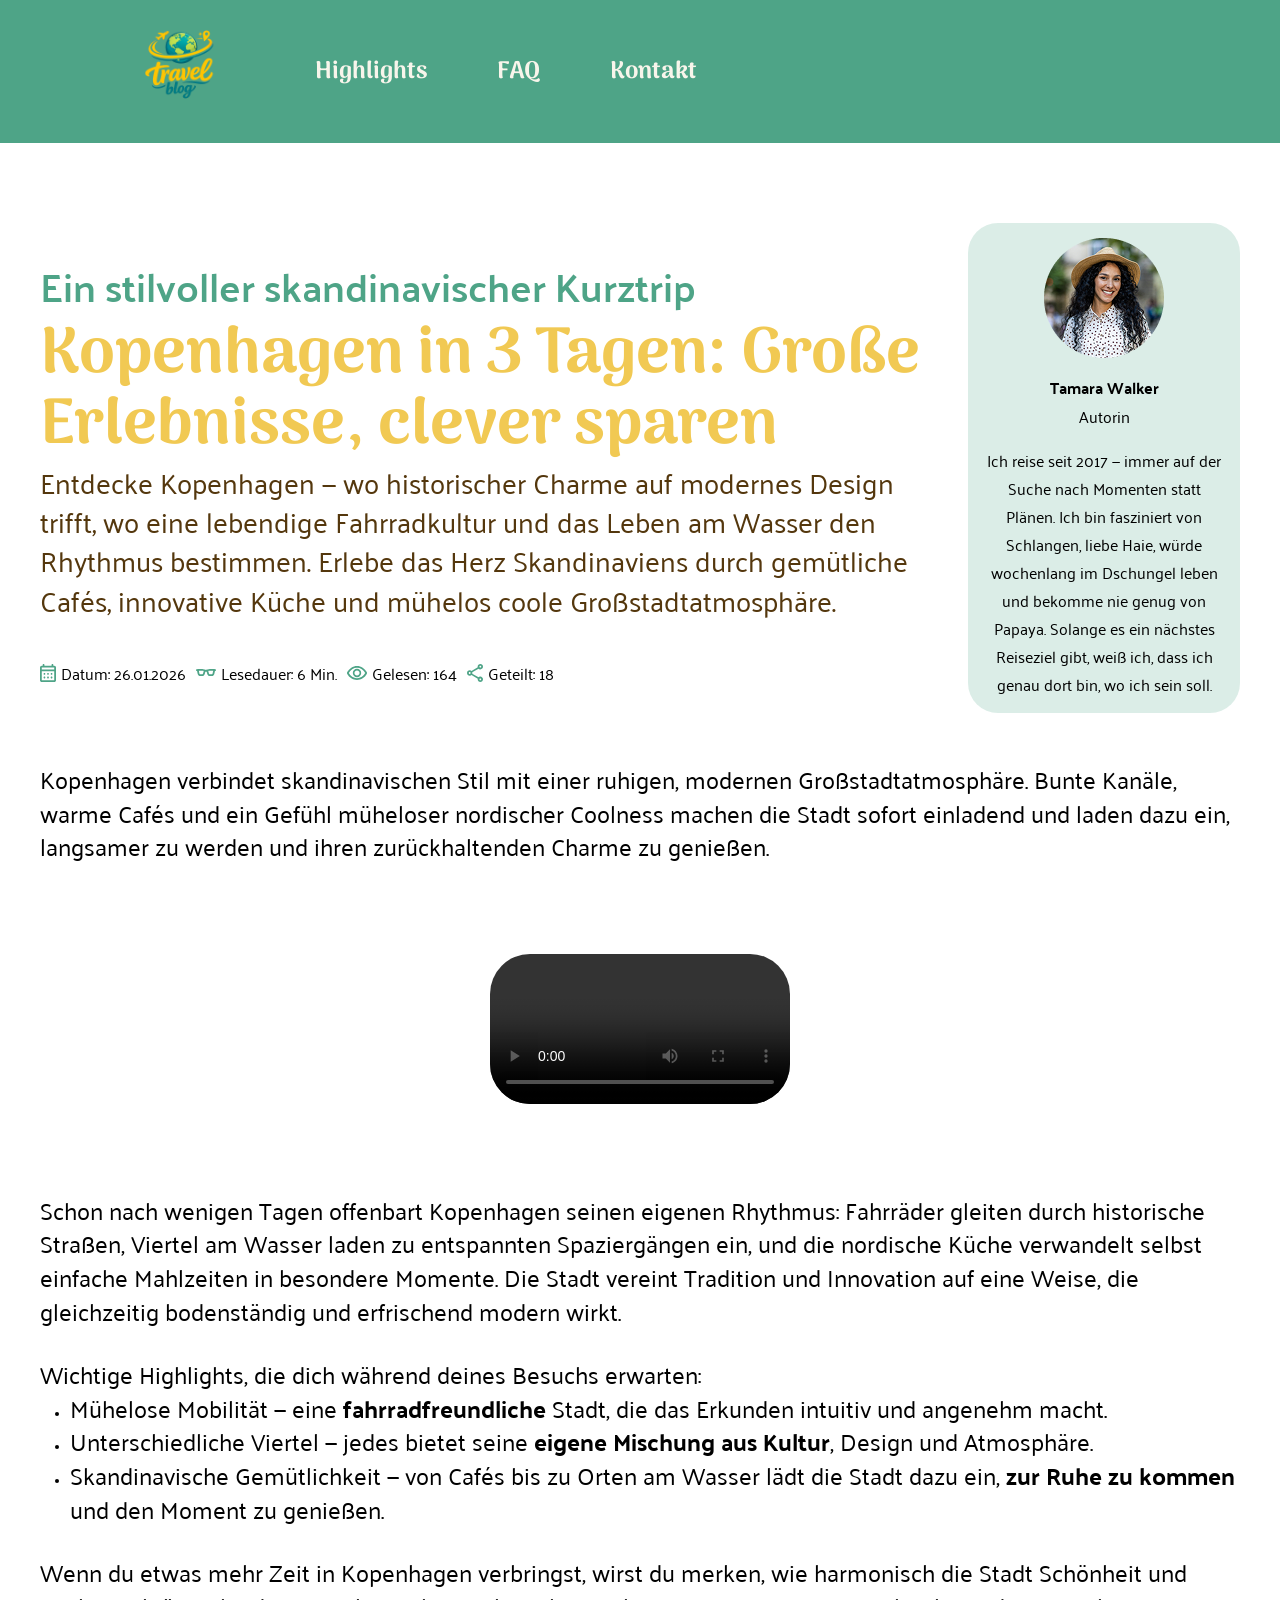
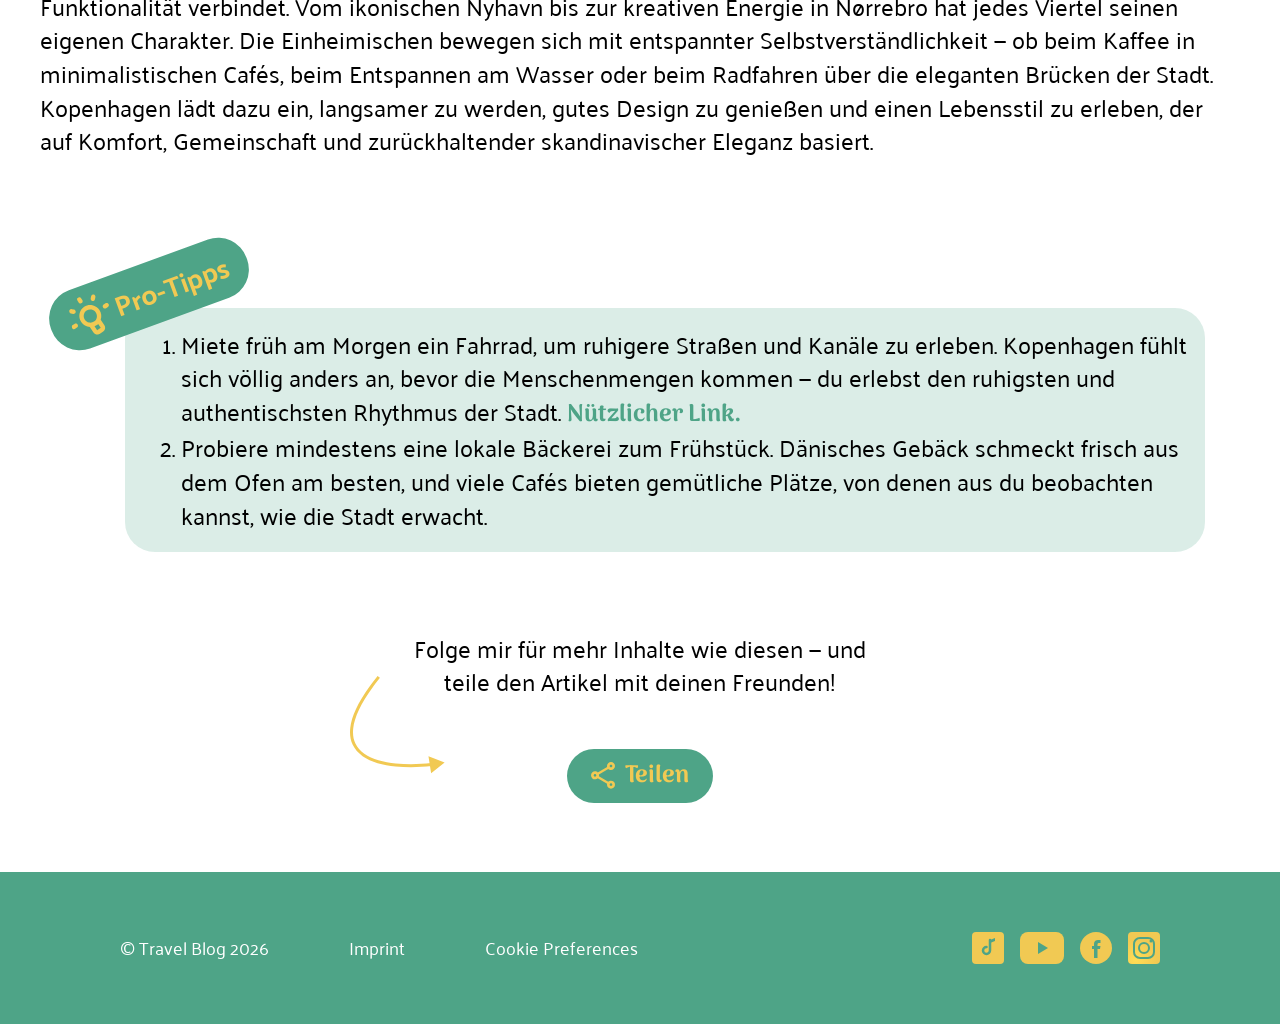
==== HTML/Cristian/index.html @ 3d323ac7 "Feature completed: the slider radio buttons are now added, and each slide includes a link to its cor" ====
<!DOCTYPE html>
<html lang="en">

<head>
    <meta charset="UTF-8">
    <meta name="viewport" content="width=device-width, initial-scale=1.0">
    <title>Reisemagazin — Kopenhagen in 3 Tagen</title>
    <link rel="icon" type="image/x-icon" href="../../Assets/Cristian/Icons/blog-logo.svg">
    <link rel="stylesheet" href="../../CSS/Cristian/style.css">
</head>

<body>

    <header class="haupt-header">
        <a href="../index.html">
            <img src="../../Assets/Cristian/Icons/blog-logo.svg" alt="Travel Blog Icon">
        </a>
        <nav>
            <ul>
                <li>
                    <a class="highlights-a" href="#highlights">Highlights
                        <img class="highlights-img" src="../../Assets/Cristian/Icons/highlights-underline.svg" alt="Underline">
                    </a>
                </li>
                <li>
                    <a class="faq-a" href="#faq">FAQ
                        <img class="faq-img" src="../../Assets/Cristian/Icons/faq-underline.svg" alt="Underline">
                    </a>
                </li>
                <li>
                    <a class="contact-a" href="#contact">Kontakt
                        <img class="contact-img" src="../../Assets/Cristian/Icons/contact-underline.svg" alt="Underline">
                    </a>
                </li>
            </ul>
        </nav>
    </header>

    <main>
        <div class="intro-container">
            <div class="intro-article">
                <h2>Ein stilvoller skandinavischer Kurztrip</h2>
                <h1>Kopenhagen in 3 Tagen: Große Erlebnisse, clever sparen</h1>
                <p>
                    Entdecke Kopenhagen — wo historischer Charme auf modernes Design trifft, wo eine lebendige Fahrradkultur
                    und das Leben am Wasser den Rhythmus bestimmen. Erlebe das Herz Skandinaviens durch gemütliche Cafés,
                    innovative Küche und mühelos coole Großstadtatmosphäre.
                </p>
                <div class="meta-info">
                    <div class="date">
                        <img src="../../Assets/Cristian/Icons/calendar-icon.svg" alt="calendar-icon">
                        <p>Datum: 26.01.2026</p>
                    </div>
                    <div class="time">
                        <img src="../../Assets/Cristian/Icons/eyeglasses-icon.svg" alt="eyeglasses-icon">
                        <p>Lesedauer: 6 Min.</p>
                    </div>
                    <div class="read">
                        <img src="../../Assets/Cristian/Icons/visibility-icon.svg" alt="visibility-icon">
                        <p>Gelesen: 164</p>
                    </div>
                    <div class="shared">
                        <img src="../../Assets/Cristian/Icons/share-icon-green.svg" alt="share-icon-green">
                        <p>Geteilt: 18</p>
                    </div>
                </div>
            </div>

            <aside class="about-me">
                <img src="../../Assets/Cristian/Images/author-img.png" alt="author-image">
                <h3>Tamara Walker <br><span class="role">Autorin</span></h3>
                <p>Ich reise seit 2017 — immer auf der Suche nach Momenten statt Plänen. Ich bin fasziniert von Schlangen,
                    liebe Haie, würde wochenlang im Dschungel leben und bekomme nie genug von Papaya. Solange es ein nächstes
                    Reiseziel gibt, weiß ich, dass ich genau dort bin, wo ich sein soll.</p>
            </aside>
        </div>

        <article>

            <p>Kopenhagen verbindet skandinavischen Stil mit einer ruhigen, modernen Großstadtatmosphäre. Bunte Kanäle,
                warme Cafés und ein Gefühl müheloser nordischer Coolness machen die Stadt sofort einladend und laden dazu ein,
                langsamer zu werden und ihren zurückhaltenden Charme zu genießen.</p>

            <figure>
                <video src="../../Assets/Cristian/Video/copenhagen-video.mp4" controls></video>
            </figure>

            <p>Schon nach wenigen Tagen offenbart Kopenhagen seinen eigenen Rhythmus: Fahrräder gleiten durch historische
                Straßen, Viertel am Wasser laden zu entspannten Spaziergängen ein, und die nordische Küche verwandelt selbst
                einfache Mahlzeiten in besondere Momente. Die Stadt vereint Tradition und Innovation auf eine Weise, die
                gleichzeitig bodenständig und erfrischend modern wirkt.</p>

            <section class="highlights" id="highlights">
                <p>Wichtige Highlights, die dich während deines Besuchs erwarten:</p>
                <ul>
                    <li>Mühelose Mobilität — eine <strong>fahrradfreundliche</strong> Stadt, die das Erkunden intuitiv und angenehm macht.</li>
                    <li>Unterschiedliche Viertel — jedes bietet seine <strong>eigene Mischung aus Kultur</strong>, Design und Atmosphäre.</li>
                    <li>Skandinavische Gemütlichkeit — von Cafés bis zu Orten am Wasser lädt die Stadt dazu ein, <strong>zur Ruhe zu kommen</strong> und den Moment zu genießen.</li>
                </ul>
            </section>

            <p>Wenn du etwas mehr Zeit in Kopenhagen verbringst, wirst du merken, wie harmonisch die Stadt Schönheit und
                Funktionalität verbindet. Vom ikonischen Nyhavn bis zur kreativen Energie in Nørrebro hat jedes Viertel seinen
                eigenen Charakter. Die Einheimischen bewegen sich mit entspannter Selbstverständlichkeit — ob beim Kaffee in
                minimalistischen Cafés, beim Entspannen am Wasser oder beim Radfahren über die eleganten Brücken der Stadt.
                Kopenhagen lädt dazu ein, langsamer zu werden, gutes Design zu genießen und einen Lebensstil zu erleben, der
                auf Komfort, Gemeinschaft und zurückhaltender skandinavischer Eleganz basiert.</p>

            <section class="tipps" id="faq">
                <div class="title-tipps">
                    <img src="../../Assets/Cristian/Icons/gluehbirne-icon.svg" alt="gluehbirne-icon">
                    <h3>Pro-Tipps</h3>
                </div>
                <ol>
                    <li>Miete früh am Morgen ein Fahrrad, um ruhigere Straßen und Kanäle zu erleben. Kopenhagen fühlt sich
                        völlig anders an, bevor die Menschenmengen kommen — du erlebst den ruhigsten und authentischsten
                        Rhythmus der Stadt.
                        <a class="useful-link" href="https://www.donkey.bike/cities/copenhagen" target="_blank">Nützlicher Link.</a>
                    </li>
                    <li>Probiere mindestens eine lokale Bäckerei zum Frühstück. Dänisches Gebäck schmeckt frisch aus dem
                        Ofen am besten, und viele Cafés bieten gemütliche Plätze, von denen aus du beobachten kannst, wie die
                        Stadt erwacht.</li>
                </ol>
            </section>

        </article>

        <aside class="share" id="contact">
            <p>Folge mir für mehr Inhalte wie diesen — und teile den Artikel mit deinen Freunden!
                <img class="share-pfeil-icon" src="../../Assets/Cristian/Icons/share-pfeil-icon.svg" alt="share-pfeil-icon">
            </p>
            <div class="share-link-container">
                <img src="../../Assets/Cristian/Icons/share-icon.svg" alt="share-icon">
                <a href="https://web.whatsapp.com/" target="_blank">Teilen</a>
            </div>
        </aside>
    </main>

    <footer class="footer">
            <div class="footer-left">
                <span class="footer-copy">© Travel Blog 2026</span>
            </div>
            <div class="footer-links">
                <a href="../impressum.html">Imprint</a>
                <a href="#">Cookie Preferences</a>
            </div>
            <div class="socials">
                <a href="https://www.tiktok.com/" class="social" aria-label="TikTok">
                    <svg width="32" height="32" viewBox="0 0 32 32" fill="none">
                        <rect width="32" height="32" rx="4" fill="#F1C953" />
                        <path d="M18 8v10.5a3.5 3.5 0 1 1-3.5-3.5" stroke="#4EA487" stroke-width="2.5"
                            stroke-linecap="round" fill="none" />
                        <path d="M18 8l5-2v3l-5 2" fill="#4EA487" />
                    </svg>
                </a>
                <a href="https://www.youtube.com/" class="social" aria-label="YouTube">
                    <svg width="44" height="32" viewBox="0 0 44 32" fill="none">
                        <rect width="44" height="32" rx="8" fill="#F1C953" />
                        <path d="M18 10l10 6-10 6V10z" fill="#4EA487" />
                    </svg>
                </a>
                <a href="https://www.facebook.com/login/?next=https%3A%2F%2Fwww.facebook.com%2F%3Flocale%3Dde_DE" class="social" aria-label="Facebook">
                    <svg width="32" height="32" viewBox="0 0 32 32" fill="none">
                        <circle cx="16" cy="16" r="16" fill="#F1C953" />
                        <path
                            d="M17.5 26V17h2.5l.5-3h-3v-1.5c0-1 .5-1.5 1.5-1.5h1.5V8h-2.5c-2.5 0-4 1.5-4 4V14h-2v3h2v9h3z"
                            fill="#4EA487" />
                    </svg>
                </a>
                <a href="https://www.instagram.com/" class="social" aria-label="Instagram">
                    <svg width="32" height="32" viewBox="0 0 32 32" fill="none">
                        <rect width="32" height="32" rx="4" fill="url(#ig-grad)" />
                        <rect x="6" y="6" width="20" height="20" rx="6" stroke="#4EA487" stroke-width="2" fill="none" />
                        <circle cx="16" cy="16" r="5" stroke="#4EA487" stroke-width="2" fill="none" />
                        <circle cx="23" cy="9" r="1.5" fill="#4EA487" />
                        <defs>
                            <radialGradient id="ig-grad" cx="0" cy="0" r="1" gradientUnits="userSpaceOnUse"
                                gradientTransform="translate(8 28) rotate(-60) scale(28)">
                                <stop stop-color="#FFDD55" />
                                <stop offset="0.75" stop-color="#F1C953" />
                            </radialGradient>
                        </defs>
                    </svg>
                </a>
            </div>
        </footer>

</body>

</html>
---- CSS/Cristian/style.css ----
/* DA | Umschulung zum Fachinformatiker AE | Projekt Travel-Blog
style.css
zentrales Stylesheet zum Importieren der Module
wird in den HTML-Datei per <link> eingebunden */

@import "./basis.css";
@import "./header.css";
@import "./main.css";
@import "./footer.css";
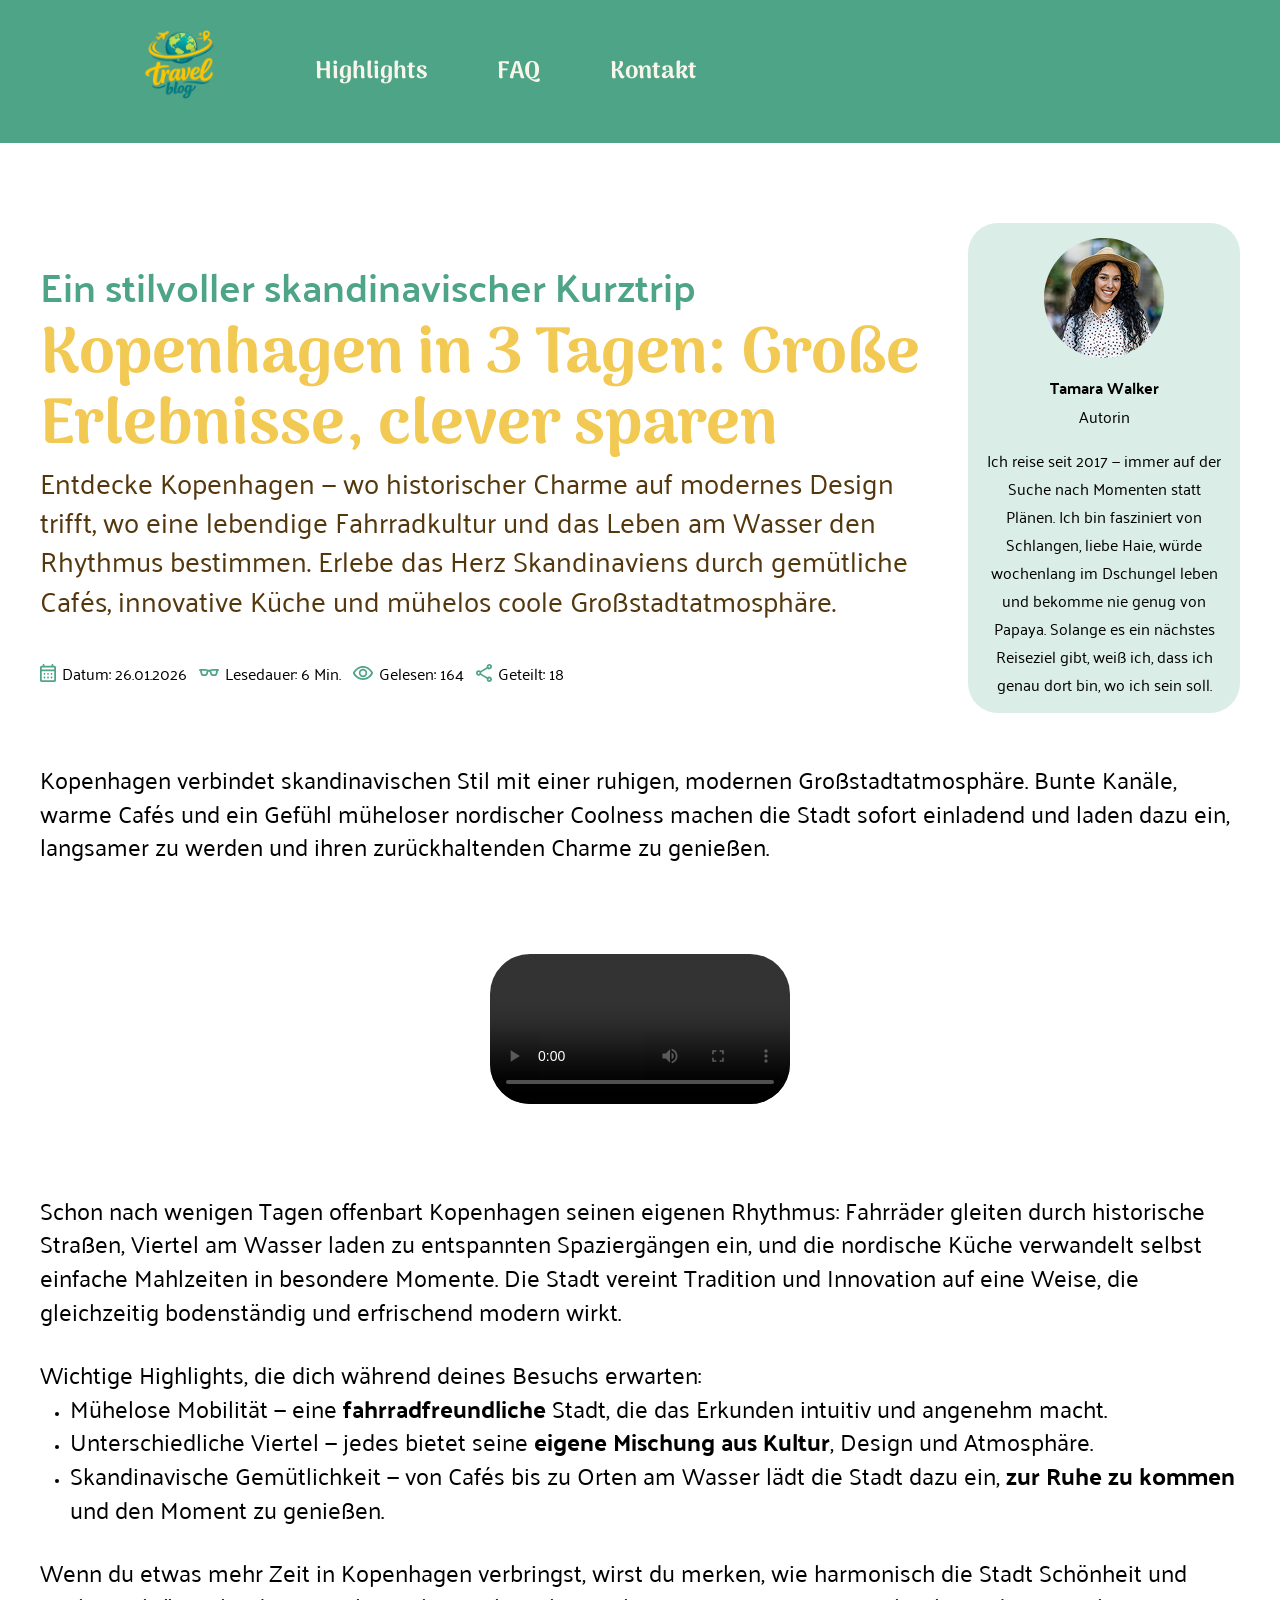
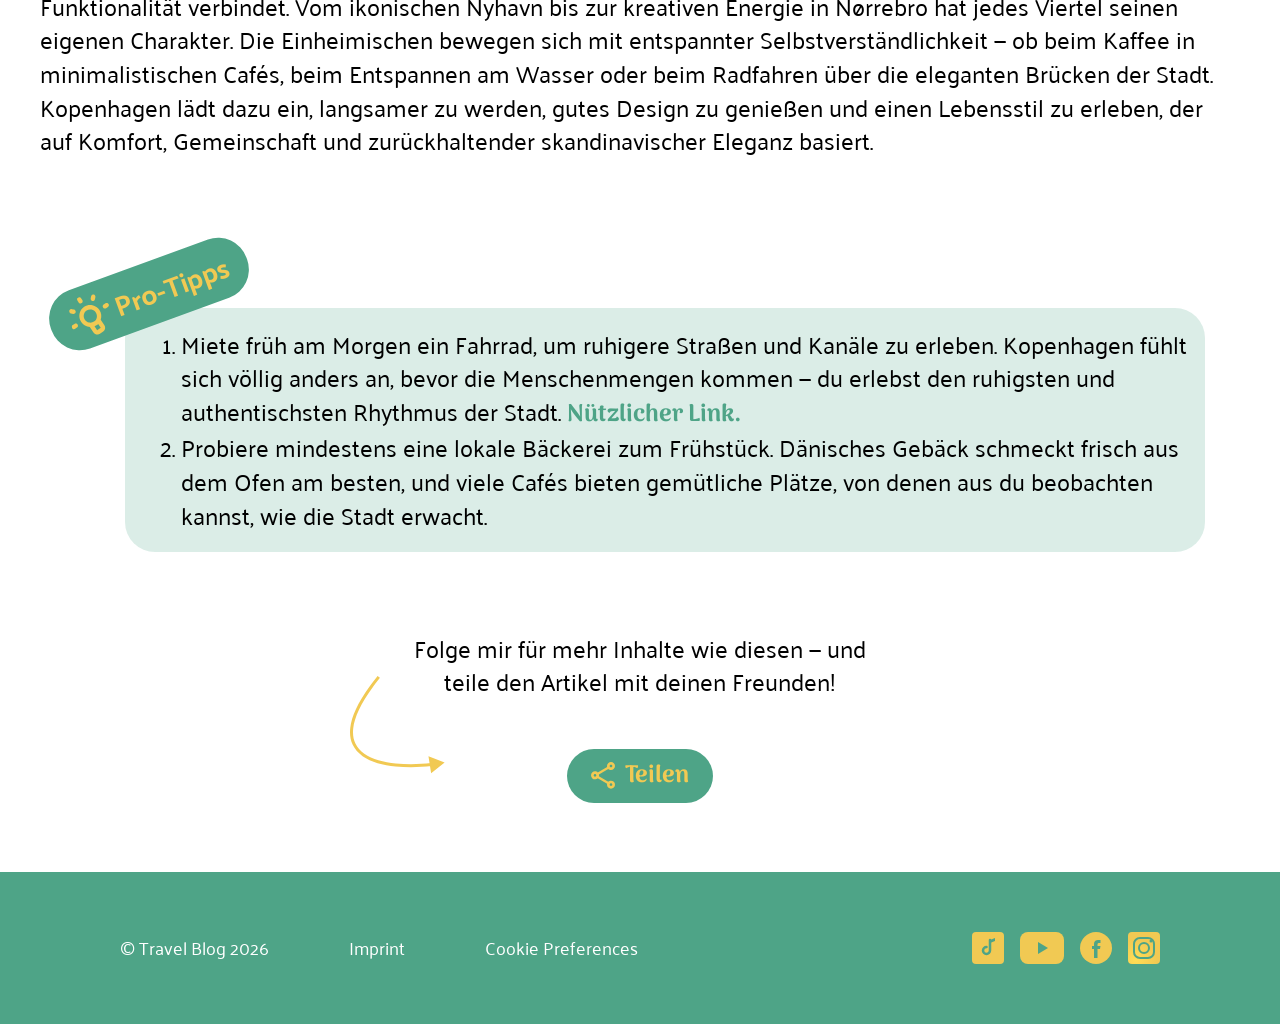
==== commit ea487876: "added: responsive for ALL pages with previous defined values, tested and fixed several bugs in the p" ====
--- a/HTML/Cristian/index.html
+++ b/HTML/Cristian/index.html
@@ -7,6 +7,7 @@
     <title>Reisemagazin — Kopenhagen in 3 Tagen</title>
     <link rel="icon" type="image/x-icon" href="../../Assets/Cristian/Icons/blog-logo.svg">
     <link rel="stylesheet" href="../../CSS/Cristian/style.css">
+    <link rel="stylesheet" href="../../CSS/Cristian/responsive.css">
 </head>
 
 <body>
@@ -18,17 +19,17 @@
         <nav>
             <ul>
                 <li>
-                    <a class="highlights-a" href="#highlights">Highlights
+                    <a class="highlights-a" href="../index.html#highlights">Highlights
                         <img class="highlights-img" src="../../Assets/Cristian/Icons/highlights-underline.svg" alt="Underline">
                     </a>
                 </li>
                 <li>
-                    <a class="faq-a" href="#faq">FAQ
+                    <a class="faq-a" href="../index.html#faq">FAQ
                         <img class="faq-img" src="../../Assets/Cristian/Icons/faq-underline.svg" alt="Underline">
                     </a>
                 </li>
                 <li>
-                    <a class="contact-a" href="#contact">Kontakt
+                    <a class="contact-a" href="../index.html#contact">Kontakt
                         <img class="contact-img" src="../../Assets/Cristian/Icons/contact-underline.svg" alt="Underline">
                     </a>
                 </li>
@@ -127,14 +128,42 @@
 
         <aside class="share" id="contact">
             <p>Folge mir für mehr Inhalte wie diesen — und teile den Artikel mit deinen Freunden!
-                <img class="share-pfeil-icon" src="../../Assets/Cristian/Icons/share-pfeil-icon.svg" alt="share-pfeil-icon">
+                <svg class="share-pfeil-icon-mobile" width="32" height="53" viewBox="0 0 32 53" fill="none" xmlns="http://www.w3.org/2000/svg">
+                <path d="M27.9586 0.432057L29.3951 5.26789e-05L30.2591 2.87294L28.8226 3.30495L28.3906 1.8685L27.9586 0.432057ZM31.5788 52.1134L14.2643 52.5724L22.5241 37.3482L31.5788 52.1134ZM28.3906 1.8685L28.8226 3.30495C18.1426 6.51689 11.4221 10.1099 7.52692 13.7455C3.69462 17.3224 2.62369 20.9013 3.11048 24.3353C3.61354 27.884 5.81622 31.5306 9.06148 35.0371C12.2872 38.5224 16.4195 41.7361 20.5331 44.4198L19.7135 45.6761L18.894 46.9324C14.6544 44.1666 10.3074 40.7999 6.85975 37.0748C3.43164 33.3708 0.766824 29.177 0.140177 24.7563C-0.502736 20.221 1.03443 15.7016 5.47993 11.5524C9.86253 7.46184 17.0895 3.70088 27.9586 0.432057L28.3906 1.8685Z" fill="#F1C953"/>
+                </svg>
+                <svg class="share-pfeil-icon" width="95" height="98" viewBox="0 0 95 98" fill="none" xmlns="http://www.w3.org/2000/svg">
+                <path d="M26.6357 1.17327L27.5701 -0.000130468L29.917 1.8687L28.9825 3.0421L27.8091 2.10769L26.6357 1.17327ZM94.614 86.5125L81.1211 97.3726L78.4625 80.2573L94.614 86.5125ZM27.8091 2.10769L28.9825 3.0421C12.1566 24.1715 4.6339 40.2032 3.24188 52.2357C2.5493 58.2222 3.37577 63.1998 5.31038 67.3474C7.2469 71.4991 10.335 74.907 14.2979 77.6853C22.2639 83.2702 33.6628 86.2374 45.8259 87.4883C57.9539 88.7355 70.6632 88.2591 81.101 87.095L81.2672 88.5858L81.4335 90.0765C70.8421 91.2578 57.9114 91.7469 45.519 90.4725C33.1617 89.2017 21.1601 86.1602 12.5757 80.1418C8.26334 77.1185 4.78885 73.3262 2.5916 68.6156C0.392445 63.9009 -0.485975 58.3542 0.261755 51.8909C1.75033 39.0239 9.68901 22.4543 26.6357 1.17327L27.8091 2.10769Z" fill="#F1C953"/>
+                </svg>
             </p>
-            <div class="share-link-container">
-                <img src="../../Assets/Cristian/Icons/share-icon.svg" alt="share-icon">
-                <a href="https://web.whatsapp.com/" target="_blank">Teilen</a>
+            <div class="share-links-wrapper">
+                <div class="share-link-container">
+                    <img class="hover-share-icon-one" src="../../Assets/Cristian/Icons/share-icon.svg" alt="share-icon">
+                    <a href="https://web.whatsapp.com/" target="_blank">Teilen</a>
+                               
+                </div>
+                <img class="hover-share-icon-two" src="../../Assets/Cristian/Icons/share-icon-green.svg" alt="share-icon">
+                <div class="hover-links">
+                    <a href="https://www.linkedin.com/feed/">LinkedIn</a>
+                    <a href="https://web.whatsapp.com/">WhatsApp</a>
+                </div>
             </div>
         </aside>
     </main>
+
+    <nav class="footer-nav">
+        <a href="../index.html" class="footer-nav-link" aria-label="Home">
+            <svg width="28" height="28" viewBox="0 0 24 24" fill="none" stroke="#4EA487" stroke-width="2" stroke-linecap="round" stroke-linejoin="round"><path d="M3 9l9-7 9 7v11a2 2 0 0 1-2 2H5a2 2 0 0 1-2-2z"/><polyline points="9 22 9 12 15 12 15 22"/></svg>
+        </a>
+        <a href="../index.html#highlights" class="footer-nav-link" aria-label="Highlights">
+            <svg width="28" height="28" viewBox="0 0 24 24" fill="none" stroke="#4EA487" stroke-width="2" stroke-linecap="round" stroke-linejoin="round"><path d="M4.5 16.5c-1.5 1.26-2 5-2 5s3.74-.5 5-2c.71-.84.7-2.13-.09-2.91a2.18 2.18 0 0 0-2.91-.09z"/><path d="m12 15-3-3a22 22 0 0 1 2-3.95A12.88 12.88 0 0 1 22 2c0 2.72-.78 7.5-6 11a22.35 22.35 0 0 1-4 2z"/><path d="M9 12H4s.55-3.03 2-4c1.62-1.08 5 0 5 0"/><path d="M12 15v5s3.03-.55 4-2c1.08-1.62 0-5 0-5"/></svg>
+        </a>
+        <a href="../index.html#faq" class="footer-nav-link" aria-label="FAQ">
+            <svg width="28" height="28" viewBox="0 0 24 24" fill="none" stroke="#4EA487" stroke-width="2" stroke-linecap="round" stroke-linejoin="round"><circle cx="12" cy="12" r="10"/><path d="M9.09 9a3 3 0 0 1 5.83 1c0 2-3 3-3 3"/><line x1="12" y1="17" x2="12.01" y2="17"/></svg>
+        </a>
+        <a href="../index.html#contact" class="footer-nav-link" aria-label="Contact">
+            <svg width="28" height="28" viewBox="0 0 24 24" fill="none" stroke="#4EA487" stroke-width="2" stroke-linecap="round" stroke-linejoin="round"><path d="M20 21v-2a4 4 0 0 0-4-4H8a4 4 0 0 0-4 4v2"/><circle cx="12" cy="7" r="4"/></svg>
+        </a>
+    </nav>
 
     <footer class="footer">
             <div class="footer-left">
--- a/CSS/Cristian/style.css
+++ b/CSS/Cristian/style.css
@@ -7,3 +7,4 @@
 @import "./header.css";
 @import "./main.css";
 @import "./footer.css";
+@import "./responsive.css";
--- a/CSS/Cristian/responsive.css
+++ b/CSS/Cristian/responsive.css
@@ -0,0 +1,850 @@
+/* DA | Umschulung zum Fachinformatiker AE | Projekt Sakura
+   responsive.css — Zentrale Media Queries für ALLE Seiten
+   Breakpoints:
+     ≥ 1440px   — Large desktop
+     1280–1439  — Laptop / Desktop
+     768–1279   — Tablet landscape / kleiner Laptop
+     480–767    — Tablet portrait / großes Smartphone
+     320–479    — Kleines Smartphone
+   ============================================= */
+
+
+/* =============================================
+   SHARE-BUTTON: Pfeil-Icon Sichtbarkeit
+   (Cristian — gilt für alle Blog-Seiten)
+   ============================================= */
+
+/* Desktop & Tablet: mobile Pfeil versteckt */
+@media screen and (min-width: 768px) {
+    .share-pfeil-icon-mobile {
+        display: none;
+    }
+}
+
+/* Meta-Info (Cristian & Sebastian) */
+.meta-info {
+    display: flex;
+    flex-wrap: wrap;
+    gap: 12px;
+}
+.meta-info > div {
+    display: flex;
+    align-items: center;
+    gap: 6px;
+    white-space: nowrap;
+}
+.meta-info > div img {
+    display: block;
+    flex-shrink: 0;
+}
+
+/* Mobile bottom nav — hidden on desktop */
+.footer-nav {
+    display: none;
+}
+
+/* Unter 768px: Desktop-Pfeil weg, Mobile-Pfeil rein */
+@media screen and (max-width: 767px) {
+    .share-pfeil-icon {
+        display: none;
+    }
+    .share-pfeil-icon-mobile {
+        display: flex;
+        position: absolute;
+        left: 5px;
+        top: 60px;
+    }
+    .share {
+        width: 100%;
+        height: 100%;
+        gap: 48px;
+        padding-left: 15px;
+        padding-right: 15px;
+    }
+    .share p {
+        font-size: 18px;
+        font-family: 'Arima', cursive;
+    }
+
+    /* Sticky yellow bottom nav */
+    .footer-nav {
+        display: flex;
+        justify-content: space-around;
+        align-items: center;
+        background: #F1C953;
+        padding: 12px 16px;
+        position: sticky;
+        bottom: 0;
+    }
+    .footer-nav-link {
+        display: flex;
+        align-items: center;
+        justify-content: center;
+        padding: 8px;
+    }
+}
+
+
+/* =============================================
+   TABLET LANDSCAPE / KLEINER LAPTOP — 768px–1279px
+   ============================================= */
+@media screen and (min-width: 768px) and (max-width: 1279px) {
+
+    /* --- Header (alle Seiten) --- */
+    .haupt-header {
+        padding: 30px 40px;
+        gap: 40px;
+    }
+    .haupt-header nav ul {
+        gap: 40px;
+    }
+    .haupt-header nav a {
+        font-size: 20px;
+    }
+    .haupt-header img {
+        height: 60px;
+        width: 60px;
+    }
+
+    /* --- INDEX: Hero --- */
+    .hero {
+        height: 460px;
+    }
+    .text-side {
+        padding: 48px 40px;
+    }
+    .title {
+        font-size: 38px;
+    }
+    .subtitle {
+        font-size: 15px;
+    }
+    .badge {
+        width: 130px;
+        height: 130px;
+    }
+
+    /* --- INDEX: Highlights --- */
+    .highlights {
+        padding-left: 40px;
+        padding-right: 40px;
+        gap: 60px;
+    }
+    .highlight-showcase {
+        width: 100%;
+        height: 400px;
+    }
+    .slide-text {
+        width: 90%;
+        height: auto;
+        padding: 12px 20px;
+    }
+    .slide h3 {
+        font-size: 32px;
+    }
+    .slide p {
+        font-size: 20px;
+    }
+
+    /* --- INDEX: FAQ & Kontakt --- */
+    .faq,
+    .contact {
+        padding-left: 40px;
+        padding-right: 40px;
+    }
+    .form-row {
+        gap: 24px;
+    }
+    .form-field {
+        width: 100%;
+        max-width: 480px;
+    }
+
+    /* --- BLOG-SEITEN (Cristian / Sebastian): Intro --- */
+    main {
+        margin: 60px auto;
+        padding: 0 40px;
+        max-width: 100%;
+    }
+    .intro-container {
+        gap: 20px;
+    }
+    .intro-article > h1 {
+        font-size: 52px;
+    }
+    .intro-article > h2 {
+        font-size: 32px;
+    }
+    .intro-article > p {
+        font-size: 22px;
+    }
+
+    /* --- BLOG-SEITEN: Article body --- */
+    article p,
+    .highlights,
+    .tipps,
+    .share {
+        font-size: 20px;
+    }
+    .tipps h3 {
+        font-size: 24px;
+    }
+
+    /* --- Sebastian: Cards --- */
+    .cards-wrapper {
+        gap: 24px;
+    }
+    .card {
+        width: 45%;
+    }
+    .diagramm {
+        width: 90%;
+    }
+
+    /* --- BLOG-SEITEN: Tipps-Badge Positionierung --- */
+    .tipps {
+        margin: 0 20px 60px 60px;
+    }
+
+    /* --- IMPRESSUM --- */
+    .impressum {
+        margin: 60px auto;
+        padding: 0 40px;
+    }
+
+    /* --- Footer (alle Seiten) --- */
+    .footer {
+        padding: 40px 60px;
+        gap: 40px;
+    }
+    .footer-links {
+        gap: 40px;
+    }
+}
+
+
+/* =============================================
+   TABLET PORTRAIT / GROSSES SMARTPHONE — 480px–767px
+   ============================================= */
+@media screen and (max-width: 767px) {
+
+    /* --- Header (alle Seiten): Logo zentriert, Nav aus --- */
+    .haupt-header {
+        justify-content: center;
+        padding: 20px 24px;
+        gap: 0;
+    }
+    .haupt-header nav {
+        display: none;
+    }
+    .haupt-header img {
+        height: 56px;
+        width: 56px;
+    }
+
+    /* --- INDEX: Hero --- */
+    .hero {
+        height: 400px;
+    }
+    .text-side {
+        flex: none;
+        padding: 24px 20px;
+    }
+    .title {
+        font-size: 32px;
+    }
+    .subtitle {
+        font-size: 14px;
+    }
+    .badge {
+        width: 110px;
+        height: 110px;
+        left: 50%;
+        top: auto;
+        bottom: 10px;
+        transform: translateX(-50%) translateY(110px);
+        animation: badgeSlideUpMobile 0.7s cubic-bezier(0.22, 1, 0.36, 1) 2.9s forwards;
+    }
+    @keyframes badgeSlideUpMobile {
+        to {
+            opacity: 1;
+            transform: translateX(-50%) translateY(0);
+        }
+    }
+
+    /* --- INDEX: Highlights --- */
+    .highlights {
+        margin: 40px auto;
+        padding: 0 20px;
+        gap: 40px;
+    }
+    .highlights-title h2 {
+        font-size: 36px;
+    }
+    .highlights-subtitle {
+        font-size: 18px;
+    }
+    .highlight-showcase {
+        width: 100%;
+        height: 280px;
+    }
+    .slide h3 {
+        font-size: 24px;
+    }
+    .slide p {
+        font-size: 16px;
+    }
+    .slide-text {
+        width: 95%;
+        height: auto;
+        padding: 10px 15px;
+        margin: 40px 0 30px 15px;
+    }
+
+    /* --- INDEX: FAQ --- */
+    .faq {
+        padding: 30px 20px;
+    }
+    .section-title h2 {
+        font-size: 36px;
+    }
+    .faq-item summary {
+        font-size: 14px;
+    }
+
+    /* --- INDEX: Kontakt --- */
+    .contact {
+        padding: 20px;
+    }
+    .section-subtitle {
+        font-size: 18px;
+    }
+    .form-row {
+        flex-direction: column;
+        align-items: stretch;
+        gap: 0;
+    }
+    .form-field {
+        width: 100%;
+    }
+    .container {
+        padding: 24px 0;
+    }
+
+    /* --- BLOG-SEITEN (alle): Main --- */
+    main {
+        margin: 25px 15px 80px 15px;
+        padding: 0;
+        max-width: 100%;
+    }
+
+    /* --- BLOG-SEITEN: Intro --- */
+    .intro-container {
+        flex-direction: column;
+        gap: 20px;
+    }
+    .intro-article > h1 {
+        font-size: 40px;
+    }
+    .intro-article > h2 {
+        font-size: 24px;
+    }
+    .intro-article > p {
+        font-size: 18px;
+        margin-bottom: 20px;
+        color: var(--brown, #54370D);
+    }
+    .meta-info {
+        flex-wrap: wrap;
+        gap: 8px;
+    }
+
+    /* --- BLOG-SEITEN: About-Me --- */
+    .about-me {
+        width: 100%;
+        padding: 15px 8px;
+    }
+
+    /* --- BLOG-SEITEN: Article body --- */
+    article p,
+    article ul,
+    article ol,
+    article ol a {
+        font-size: 16px;
+        color: var(--brown, #54370D);
+    }
+
+    /* --- BLOG-SEITEN: Video/Figure --- */
+    figure {
+        padding-top: 30px;
+        padding-bottom: 30px;
+    }
+    video {
+        max-width: 100%;
+        height: auto;
+    }
+
+    /* --- BLOG-SEITEN: Highlights-Liste --- */
+    .highlights ul {
+        padding-left: 20px;
+    }
+    .highlights + p {
+        margin-bottom: 60px;
+    }
+
+    /* --- BLOG-SEITEN: Tipps --- */
+    .tipps {
+        margin: 20px 10px 60px 50px;
+    }
+    .title-tipps {
+        padding: 5px 10px;
+        top: -22px;
+        left: -40px;
+    }
+    .title-tipps h3 {
+        font-size: 14px;
+    }
+    .title-tipps img {
+        width: 18px;
+        height: 18px;
+    }
+
+    /* --- Sebastian: Diagramm & Cards --- */
+    .diagramm {
+        width: 100%;
+    }
+    .section-title {
+        font-size: 28px;
+    }
+    .cards-wrapper {
+        flex-direction: column;
+        gap: 24px;
+    }
+    .card {
+        width: 100%;
+    }
+
+    /* --- IMPRESSUM --- */
+    .impressum {
+        margin: 40px auto;
+        padding: 0 20px;
+    }
+    .impressum h1 {
+        font-size: 36px;
+    }
+    .impressum-block {
+        font-size: 16px;
+    }
+
+    /* --- Footer (alle Seiten): 2-Spalten-Grid --- */
+    .footer {
+        padding: 20px 16px;
+        min-height: auto;
+        margin-top: 0;
+        display: grid;
+        grid-template-columns: 1fr auto;
+        grid-template-rows: auto auto auto;
+        align-items: center;
+        gap: 0;
+    }
+    .footer-links {
+        grid-column: 1;
+        grid-row: 1 / 3;
+        flex-direction: column;
+        gap: 4px;
+        align-items: flex-start;
+    }
+    .footer-links a {
+        font-size: 14px;
+    }
+    .footer-left {
+        grid-column: 1;
+        grid-row: 3;
+        margin-top: 4px;
+    }
+    .footer-copy {
+        font-size: 14px;
+    }
+    .socials {
+        grid-column: 2;
+        grid-row: 2 / 4;
+        gap: 10px;
+        margin-left: 16px;
+        align-self: center;
+    }
+    .social svg {
+        width: 28px;
+        height: 28px;
+    }
+
+    /* --- Lucas: Article-spezifisch --- */
+    .article {
+        padding: 0 16px;
+        gap: 48px;
+    }
+    .article-header {
+        flex-direction: column;
+        align-items: center;
+    }
+    .article-intro h1 {
+        font-size: 40px;
+    }
+    .tagline {
+        font-size: 24px;
+    }
+    .article-intro .subtitle {
+        font-size: 18px;
+    }
+    .article-text {
+        font-size: 18px;
+    }
+    .pro-tips ol {
+        font-size: 18px;
+    }
+    .author-box {
+        width: 100%;
+    }
+}
+
+
+/* =============================================
+   KLEINES SMARTPHONE — 320px–479px
+   ============================================= */
+@media screen and (min-width: 320px) and (max-width: 479px) {
+
+    /* --- Header (alle Seiten) --- */
+    .haupt-header {
+        justify-content: center;
+        padding: 16px;
+        gap: 0;
+    }
+    .haupt-header nav {
+        display: none;
+    }
+    .haupt-header img {
+        height: 48px;
+        width: 48px;
+    }
+
+    /* --- INDEX: Hero --- */
+    .hero {
+        height: 360px;
+    }
+    .text-side {
+        flex: none;
+        padding: 20px 16px;
+        transform: none;
+        animation: none;
+        transform: translateX(0);
+    }
+    .title {
+        font-size: 28px;
+        opacity: 1;
+        animation: none;
+        transform: none;
+    }
+    .subtitle {
+        font-size: 13px;
+        opacity: 1;
+        animation: none;
+        transform: none;
+    }
+    .badge {
+        width: 90px;
+        height: 90px;
+        left: 50%;
+        top: auto;
+        bottom: 8px;
+        transform: translateX(-50%) translateY(90px);
+        animation: badgeSlideUpSm 0.7s cubic-bezier(0.22, 1, 0.36, 1) 2.9s forwards;
+    }
+    @keyframes badgeSlideUpSm {
+        to {
+            opacity: 1;
+            transform: translateX(-50%) translateY(0);
+        }
+    }
+
+    /* --- INDEX: Highlights --- */
+    .highlights {
+        margin: 30px auto;
+        padding: 0 16px;
+        gap: 30px;
+    }
+    .highlights-title h2 {
+        font-size: 28px;
+    }
+    .highlights-subtitle {
+        font-size: 16px;
+    }
+    .highlight-showcase {
+        width: 100%;
+        height: 220px;
+    }
+    .slide-text {
+        width: 95%;
+        height: auto;
+        padding: 8px 12px;
+        margin: 20px 0 20px 10px;
+    }
+    .slide h3 {
+        font-size: 18px;
+    }
+    .slide p {
+        font-size: 14px;
+    }
+    /* Radio-Dots kleiner */
+    input[type="radio"] {
+        width: 20px;
+        height: 20px;
+        margin-left: 12px;
+        margin-bottom: 30px;
+    }
+    input[type="radio"]:checked {
+        width: 28px;
+        height: 20px;
+    }
+
+    /* --- INDEX: FAQ --- */
+    .faq {
+        padding: 24px 16px;
+    }
+    .section-title h2 {
+        font-size: 28px;
+    }
+    .faq-item summary {
+        font-size: 13px;
+        height: auto;
+        padding: 12px 0;
+    }
+    .faq-content p {
+        font-size: 14px;
+    }
+
+    /* --- INDEX: Kontakt --- */
+    .contact {
+        padding: 16px;
+    }
+    .section-subtitle {
+        font-size: 15px;
+    }
+    .field-label {
+        font-size: 16px;
+    }
+    input[type="text"],
+    input[type="email"] {
+        font-size: 16px;
+        height: 48px;
+    }
+    .form-row {
+        flex-direction: column;
+        gap: 0;
+    }
+    .form-field {
+        width: 100%;
+    }
+    .container {
+        padding: 16px 0;
+    }
+
+    /* --- BLOG-SEITEN: Main --- */
+    main {
+        margin: 20px 12px 60px 12px;
+        padding: 0;
+        max-width: 100%;
+    }
+
+    /* --- BLOG-SEITEN: Intro --- */
+    .intro-container {
+        flex-direction: column;
+        gap: 16px;
+    }
+    .intro-article > h1 {
+        font-size: 32px;
+    }
+    .intro-article > h2 {
+        font-size: 20px;
+    }
+    .intro-article > p {
+        font-size: 16px;
+        margin-bottom: 16px;
+    }
+    .meta-info {
+        flex-wrap: wrap;
+        gap: 6px;
+        font-size: 13px;
+    }
+
+    /* --- BLOG-SEITEN: About-Me --- */
+    .about-me {
+        width: 100%;
+        padding: 12px 8px;
+    }
+    .about-me h3,
+    .about-me p {
+        font-size: 14px;
+    }
+
+    /* --- BLOG-SEITEN: Article body --- */
+    article p,
+    article ul,
+    article ol,
+    article ol a {
+        font-size: 15px;
+    }
+
+    /* --- BLOG-SEITEN: Video/Figure --- */
+    figure {
+        padding-top: 20px;
+        padding-bottom: 20px;
+    }
+    video {
+        max-width: 100%;
+        height: auto;
+        border-radius: 16px;
+    }
+
+    /* --- BLOG-SEITEN: Highlights-Liste --- */
+    .highlights ul {
+        padding-left: 16px;
+    }
+    .highlights + p {
+        margin-bottom: 40px;
+    }
+
+    /* --- BLOG-SEITEN: Tipps --- */
+    .tipps {
+        margin: 20px 0 50px 40px;
+        padding: 16px 12px;
+    }
+    .title-tipps {
+        padding: 4px 8px;
+        top: -18px;
+        left: -20px;
+    }
+    .title-tipps h3 {
+        font-size: 12px;
+    }
+    .title-tipps img {
+        width: 14px;
+        height: 14px;
+    }
+
+    /* --- Sebastian: Diagramm & Cards --- */
+    .diagramm {
+        width: 100%;
+        border-radius: 20px;
+    }
+    .section-title {
+        font-size: 22px;
+    }
+    .cards-wrapper {
+        flex-direction: column;
+        gap: 20px;
+    }
+    .card {
+        width: 100%;
+    }
+    .card h3 {
+        font-size: 22px;
+    }
+    .card p {
+        font-size: 15px;
+    }
+
+    /* --- IMPRESSUM --- */
+    .impressum {
+        margin: 30px auto;
+        padding: 0 16px;
+    }
+    .impressum h1 {
+        font-size: 28px;
+    }
+    .impressum > p:first-of-type {
+        font-size: 16px;
+    }
+    .impressum-block {
+        font-size: 15px;
+    }
+
+    /* --- Share (alle Blog-Seiten) --- */
+    .share {
+        width: 100%;
+        height: auto;
+        gap: 40px;
+        padding: 0 12px;
+    }
+    .share p {
+        font-size: 16px;
+        font-family: 'Arima', cursive;
+    }
+    .share-link-container a {
+        font-size: 18px;
+    }
+
+    /* --- Lucas: Article-spezifisch --- */
+    .article {
+        padding: 0 12px;
+        gap: 36px;
+    }
+    .article-header {
+        flex-direction: column;
+        align-items: center;
+        gap: 20px;
+    }
+    .article-intro {
+        align-items: center;
+        text-align: center;
+    }
+    .title-group {
+        align-items: center;
+    }
+    .article-intro h1 {
+        font-size: 32px;
+    }
+    .tagline {
+        font-size: 20px;
+    }
+    .article-intro .subtitle {
+        font-size: 16px;
+        margin-bottom: 12px;
+    }
+    .actions {
+        justify-content: center;
+        gap: 10px;
+    }
+    .action {
+        font-size: 13px;
+    }
+    .author-box {
+        width: 100%;
+        align-self: center;
+    }
+    .article-text {
+        font-size: 15px;
+        gap: 24px;
+    }
+    .pro-tips ol {
+        font-size: 15px;
+    }
+    .tips-badge {
+        font-size: 16px;
+        padding: 8px 12px;
+        top: -16px;
+    }
+
+    /* --- Lucas: Mobile Bottom Nav (Footer Nav) --- */
+    .footer-nav {
+        display: flex;
+        justify-content: space-around;
+        align-items: center;
+        background: #F1C953;
+        padding: 12px 16px;
+    }
+    .footer-nav-link {
+        display: flex;
+        align-items: center;
+        justify-content: center;
+        padding: 8px;
+    }
+}
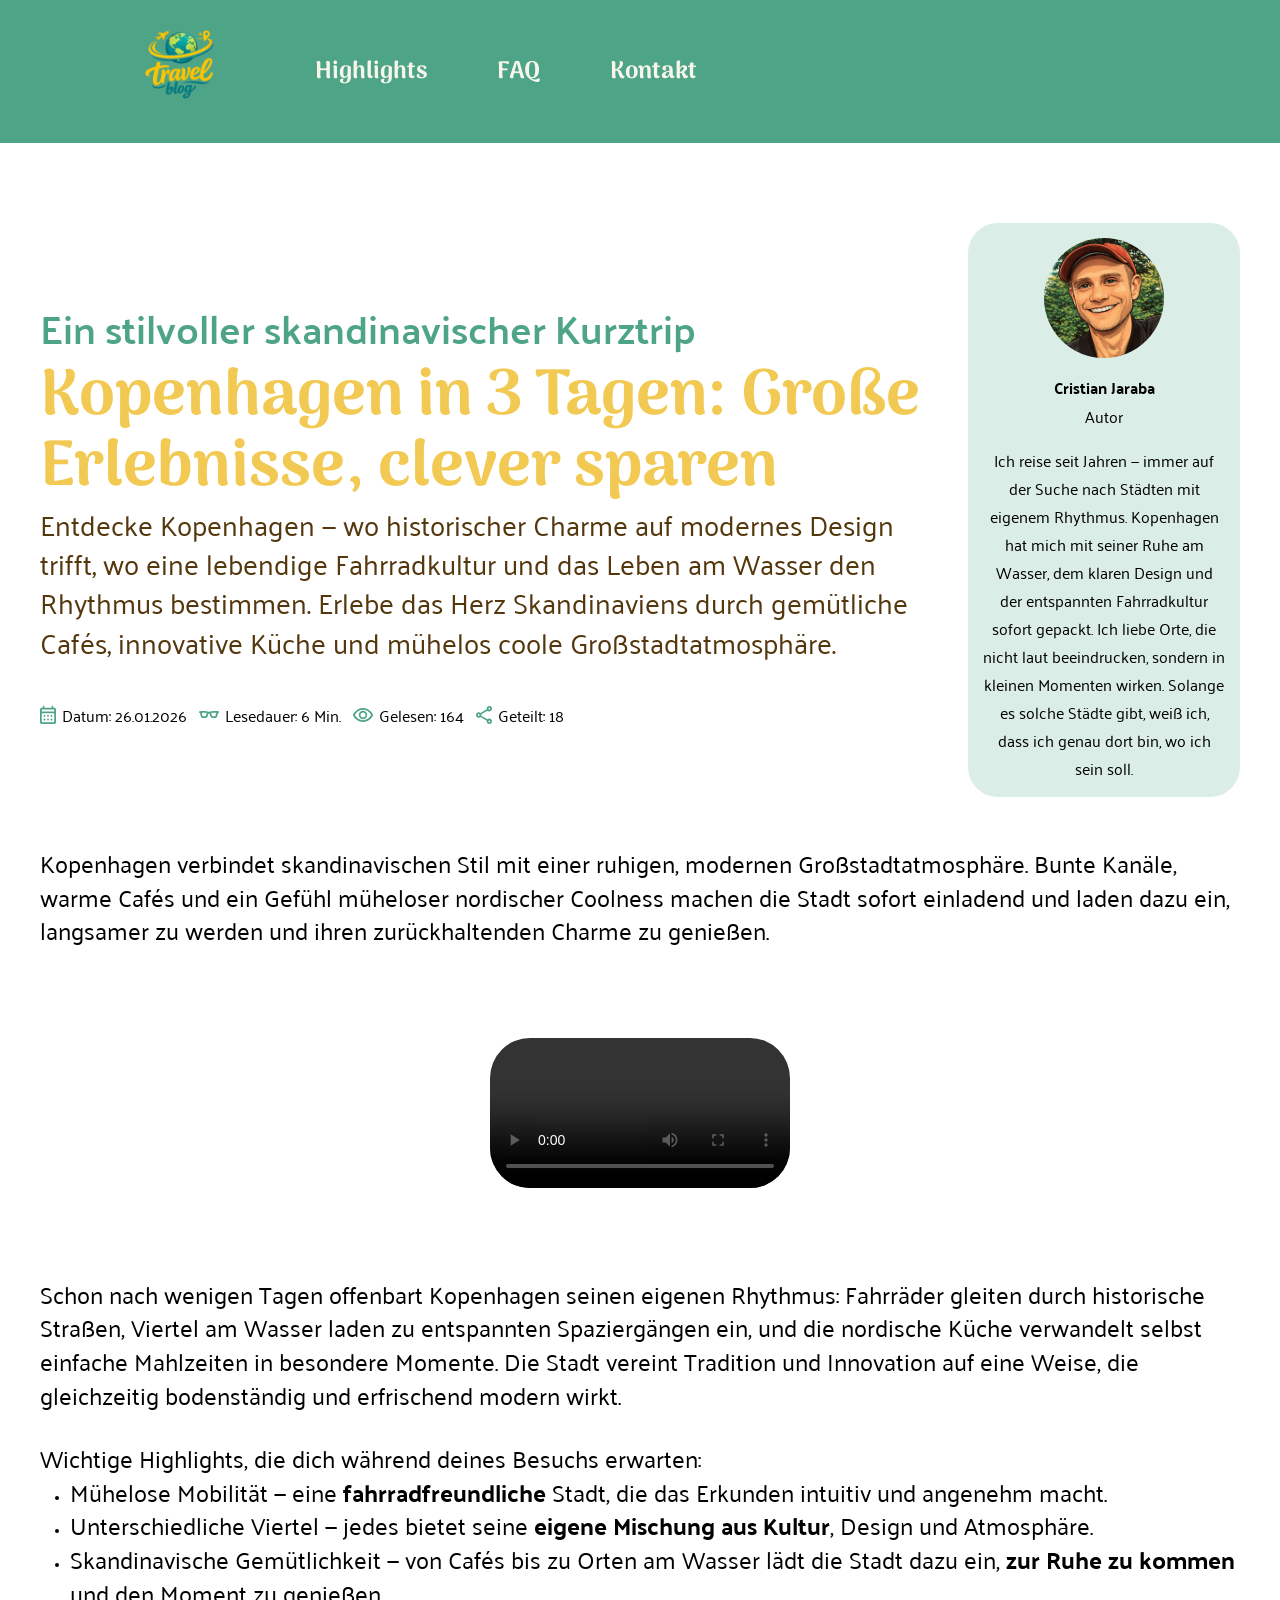
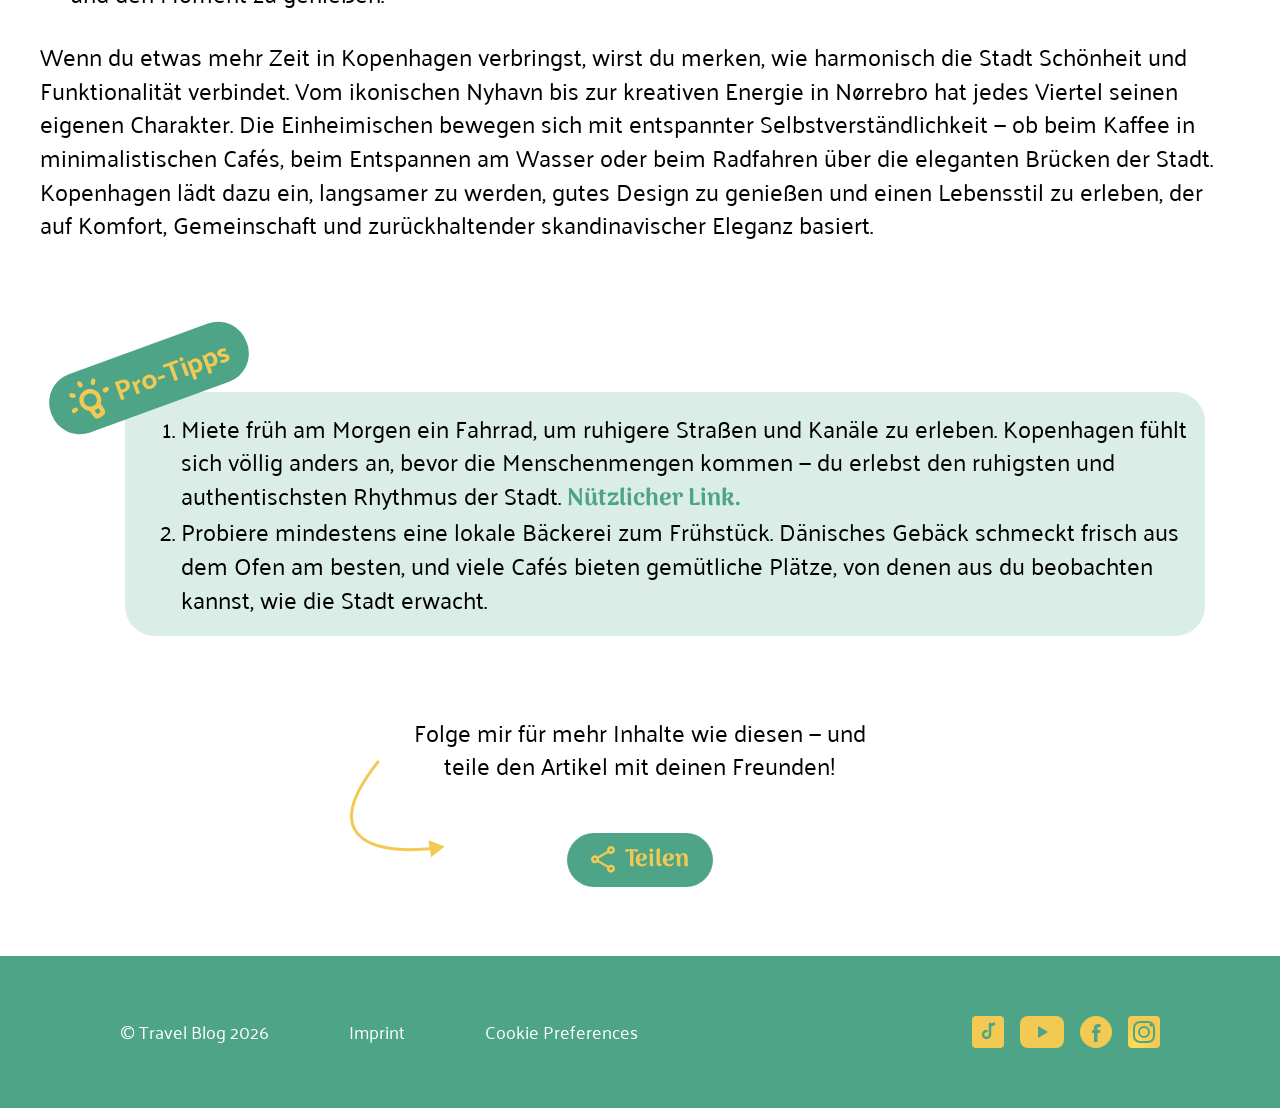
==== commit 26e05042: "Eigenes Foto und Text  auf meiener Seite hinzugefügt." ====
--- a/HTML/Cristian/index.html
+++ b/HTML/Cristian/index.html
@@ -68,11 +68,9 @@
             </div>
 
             <aside class="about-me">
-                <img src="../../Assets/Cristian/Images/author-img.png" alt="author-image">
-                <h3>Tamara Walker <br><span class="role">Autorin</span></h3>
-                <p>Ich reise seit 2017 — immer auf der Suche nach Momenten statt Plänen. Ich bin fasziniert von Schlangen,
-                    liebe Haie, würde wochenlang im Dschungel leben und bekomme nie genug von Papaya. Solange es ein nächstes
-                    Reiseziel gibt, weiß ich, dass ich genau dort bin, wo ich sein soll.</p>
+                <img src="../../Assets/Cristian/Images/ich.png" alt="author-image">
+                <h3>Cristian Jaraba <br><span class="role">Autor</span></h3>
+                <p>Ich reise seit Jahren — immer auf der Suche nach Städten mit eigenem Rhythmus. Kopenhagen hat mich mit seiner Ruhe am Wasser, dem klaren Design und der entspannten Fahrradkultur sofort gepackt. Ich liebe Orte, die nicht laut beeindrucken, sondern in kleinen Momenten wirken. Solange es solche Städte gibt, weiß ich, dass ich genau dort bin, wo ich sein soll.</p>
             </aside>
         </div>
 
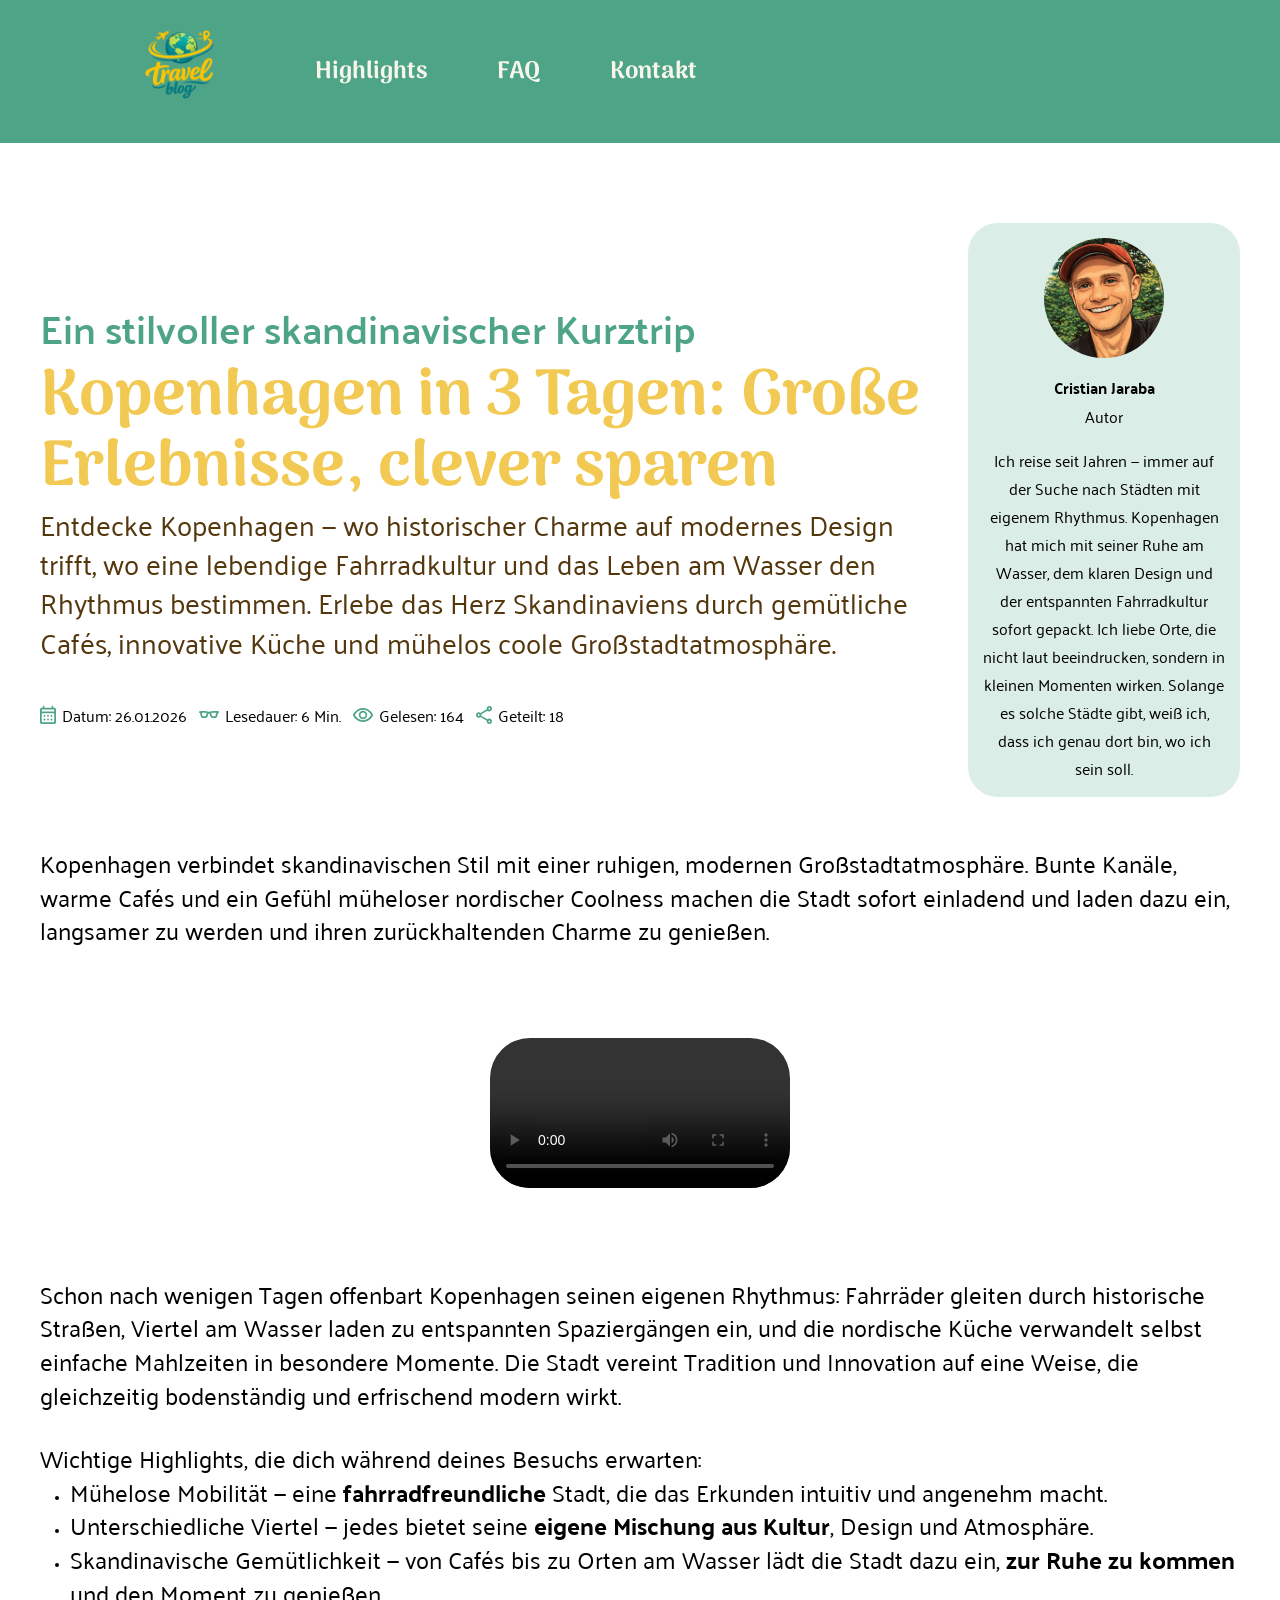
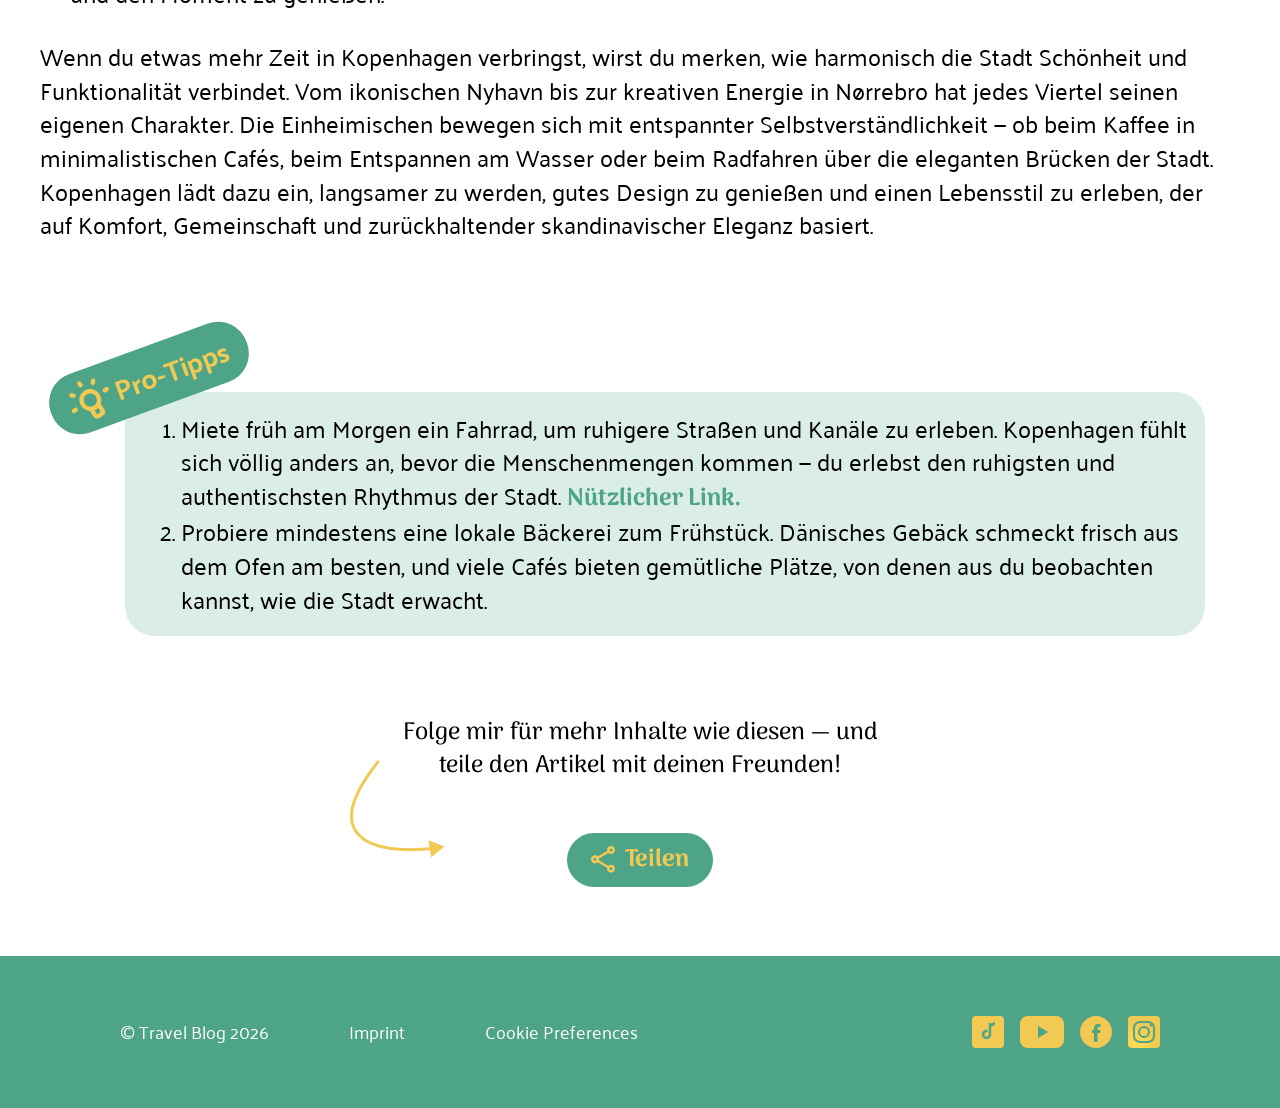
==== commit f03646f1: "feat: Teilen-Button überarbeitet – Hover-Effekt entfernt, Klick-Interaktion mit JavaScript implement" ====
--- a/HTML/Cristian/index.html
+++ b/HTML/Cristian/index.html
@@ -20,7 +20,8 @@
             <ul>
                 <li>
                     <a class="highlights-a" href="../index.html#highlights">Highlights
-                        <img class="highlights-img" src="../../Assets/Cristian/Icons/highlights-underline.svg" alt="Underline">
+                        <img class="highlights-img" src="../../Assets/Cristian/Icons/highlights-underline.svg"
+                            alt="Underline">
                     </a>
                 </li>
                 <li>
@@ -30,7 +31,8 @@
                 </li>
                 <li>
                     <a class="contact-a" href="../index.html#contact">Kontakt
-                        <img class="contact-img" src="../../Assets/Cristian/Icons/contact-underline.svg" alt="Underline">
+                        <img class="contact-img" src="../../Assets/Cristian/Icons/contact-underline.svg"
+                            alt="Underline">
                     </a>
                 </li>
             </ul>
@@ -43,8 +45,10 @@
                 <h2>Ein stilvoller skandinavischer Kurztrip</h2>
                 <h1>Kopenhagen in 3 Tagen: Große Erlebnisse, clever sparen</h1>
                 <p>
-                    Entdecke Kopenhagen — wo historischer Charme auf modernes Design trifft, wo eine lebendige Fahrradkultur
-                    und das Leben am Wasser den Rhythmus bestimmen. Erlebe das Herz Skandinaviens durch gemütliche Cafés,
+                    Entdecke Kopenhagen — wo historischer Charme auf modernes Design trifft, wo eine lebendige
+                    Fahrradkultur
+                    und das Leben am Wasser den Rhythmus bestimmen. Erlebe das Herz Skandinaviens durch gemütliche
+                    Cafés,
                     innovative Küche und mühelos coole Großstadtatmosphäre.
                 </p>
                 <div class="meta-info">
@@ -70,39 +74,52 @@
             <aside class="about-me">
                 <img src="../../Assets/Cristian/Images/ich.png" alt="author-image">
                 <h3>Cristian Jaraba <br><span class="role">Autor</span></h3>
-                <p>Ich reise seit Jahren — immer auf der Suche nach Städten mit eigenem Rhythmus. Kopenhagen hat mich mit seiner Ruhe am Wasser, dem klaren Design und der entspannten Fahrradkultur sofort gepackt. Ich liebe Orte, die nicht laut beeindrucken, sondern in kleinen Momenten wirken. Solange es solche Städte gibt, weiß ich, dass ich genau dort bin, wo ich sein soll.</p>
+                <p>Ich reise seit Jahren — immer auf der Suche nach Städten mit eigenem Rhythmus. Kopenhagen hat mich
+                    mit seiner Ruhe am Wasser, dem klaren Design und der entspannten Fahrradkultur sofort gepackt. Ich
+                    liebe Orte, die nicht laut beeindrucken, sondern in kleinen Momenten wirken. Solange es solche
+                    Städte gibt, weiß ich, dass ich genau dort bin, wo ich sein soll.</p>
             </aside>
         </div>
 
         <article>
 
             <p>Kopenhagen verbindet skandinavischen Stil mit einer ruhigen, modernen Großstadtatmosphäre. Bunte Kanäle,
-                warme Cafés und ein Gefühl müheloser nordischer Coolness machen die Stadt sofort einladend und laden dazu ein,
+                warme Cafés und ein Gefühl müheloser nordischer Coolness machen die Stadt sofort einladend und laden
+                dazu ein,
                 langsamer zu werden und ihren zurückhaltenden Charme zu genießen.</p>
 
             <figure>
                 <video src="../../Assets/Cristian/Video/copenhagen-video.mp4" controls></video>
             </figure>
 
-            <p>Schon nach wenigen Tagen offenbart Kopenhagen seinen eigenen Rhythmus: Fahrräder gleiten durch historische
-                Straßen, Viertel am Wasser laden zu entspannten Spaziergängen ein, und die nordische Küche verwandelt selbst
+            <p>Schon nach wenigen Tagen offenbart Kopenhagen seinen eigenen Rhythmus: Fahrräder gleiten durch
+                historische
+                Straßen, Viertel am Wasser laden zu entspannten Spaziergängen ein, und die nordische Küche verwandelt
+                selbst
                 einfache Mahlzeiten in besondere Momente. Die Stadt vereint Tradition und Innovation auf eine Weise, die
                 gleichzeitig bodenständig und erfrischend modern wirkt.</p>
 
             <section class="highlights" id="highlights">
                 <p>Wichtige Highlights, die dich während deines Besuchs erwarten:</p>
                 <ul>
-                    <li>Mühelose Mobilität — eine <strong>fahrradfreundliche</strong> Stadt, die das Erkunden intuitiv und angenehm macht.</li>
-                    <li>Unterschiedliche Viertel — jedes bietet seine <strong>eigene Mischung aus Kultur</strong>, Design und Atmosphäre.</li>
-                    <li>Skandinavische Gemütlichkeit — von Cafés bis zu Orten am Wasser lädt die Stadt dazu ein, <strong>zur Ruhe zu kommen</strong> und den Moment zu genießen.</li>
+                    <li>Mühelose Mobilität — eine <strong>fahrradfreundliche</strong> Stadt, die das Erkunden intuitiv
+                        und angenehm macht.</li>
+                    <li>Unterschiedliche Viertel — jedes bietet seine <strong>eigene Mischung aus Kultur</strong>,
+                        Design und Atmosphäre.</li>
+                    <li>Skandinavische Gemütlichkeit — von Cafés bis zu Orten am Wasser lädt die Stadt dazu ein,
+                        <strong>zur Ruhe zu kommen</strong> und den Moment zu genießen.</li>
                 </ul>
             </section>
 
             <p>Wenn du etwas mehr Zeit in Kopenhagen verbringst, wirst du merken, wie harmonisch die Stadt Schönheit und
-                Funktionalität verbindet. Vom ikonischen Nyhavn bis zur kreativen Energie in Nørrebro hat jedes Viertel seinen
-                eigenen Charakter. Die Einheimischen bewegen sich mit entspannter Selbstverständlichkeit — ob beim Kaffee in
-                minimalistischen Cafés, beim Entspannen am Wasser oder beim Radfahren über die eleganten Brücken der Stadt.
-                Kopenhagen lädt dazu ein, langsamer zu werden, gutes Design zu genießen und einen Lebensstil zu erleben, der
+                Funktionalität verbindet. Vom ikonischen Nyhavn bis zur kreativen Energie in Nørrebro hat jedes Viertel
+                seinen
+                eigenen Charakter. Die Einheimischen bewegen sich mit entspannter Selbstverständlichkeit — ob beim
+                Kaffee in
+                minimalistischen Cafés, beim Entspannen am Wasser oder beim Radfahren über die eleganten Brücken der
+                Stadt.
+                Kopenhagen lädt dazu ein, langsamer zu werden, gutes Design zu genießen und einen Lebensstil zu erleben,
+                der
                 auf Komfort, Gemeinschaft und zurückhaltender skandinavischer Eleganz basiert.</p>
 
             <section class="tipps" id="faq">
@@ -111,13 +128,16 @@
                     <h3>Pro-Tipps</h3>
                 </div>
                 <ol>
-                    <li>Miete früh am Morgen ein Fahrrad, um ruhigere Straßen und Kanäle zu erleben. Kopenhagen fühlt sich
+                    <li>Miete früh am Morgen ein Fahrrad, um ruhigere Straßen und Kanäle zu erleben. Kopenhagen fühlt
+                        sich
                         völlig anders an, bevor die Menschenmengen kommen — du erlebst den ruhigsten und authentischsten
                         Rhythmus der Stadt.
-                        <a class="useful-link" href="https://www.donkey.bike/cities/copenhagen" target="_blank">Nützlicher Link.</a>
+                        <a class="useful-link" href="https://www.donkey.bike/cities/copenhagen"
+                            target="_blank">Nützlicher Link.</a>
                     </li>
                     <li>Probiere mindestens eine lokale Bäckerei zum Frühstück. Dänisches Gebäck schmeckt frisch aus dem
-                        Ofen am besten, und viele Cafés bieten gemütliche Plätze, von denen aus du beobachten kannst, wie die
+                        Ofen am besten, und viele Cafés bieten gemütliche Plätze, von denen aus du beobachten kannst,
+                        wie die
                         Stadt erwacht.</li>
                 </ol>
             </section>
@@ -126,92 +146,122 @@
 
         <aside class="share" id="contact">
             <p>Folge mir für mehr Inhalte wie diesen — und teile den Artikel mit deinen Freunden!
-                <svg class="share-pfeil-icon-mobile" width="32" height="53" viewBox="0 0 32 53" fill="none" xmlns="http://www.w3.org/2000/svg">
-                <path d="M27.9586 0.432057L29.3951 5.26789e-05L30.2591 2.87294L28.8226 3.30495L28.3906 1.8685L27.9586 0.432057ZM31.5788 52.1134L14.2643 52.5724L22.5241 37.3482L31.5788 52.1134ZM28.3906 1.8685L28.8226 3.30495C18.1426 6.51689 11.4221 10.1099 7.52692 13.7455C3.69462 17.3224 2.62369 20.9013 3.11048 24.3353C3.61354 27.884 5.81622 31.5306 9.06148 35.0371C12.2872 38.5224 16.4195 41.7361 20.5331 44.4198L19.7135 45.6761L18.894 46.9324C14.6544 44.1666 10.3074 40.7999 6.85975 37.0748C3.43164 33.3708 0.766824 29.177 0.140177 24.7563C-0.502736 20.221 1.03443 15.7016 5.47993 11.5524C9.86253 7.46184 17.0895 3.70088 27.9586 0.432057L28.3906 1.8685Z" fill="#F1C953"/>
-                </svg>
-                <svg class="share-pfeil-icon" width="95" height="98" viewBox="0 0 95 98" fill="none" xmlns="http://www.w3.org/2000/svg">
-                <path d="M26.6357 1.17327L27.5701 -0.000130468L29.917 1.8687L28.9825 3.0421L27.8091 2.10769L26.6357 1.17327ZM94.614 86.5125L81.1211 97.3726L78.4625 80.2573L94.614 86.5125ZM27.8091 2.10769L28.9825 3.0421C12.1566 24.1715 4.6339 40.2032 3.24188 52.2357C2.5493 58.2222 3.37577 63.1998 5.31038 67.3474C7.2469 71.4991 10.335 74.907 14.2979 77.6853C22.2639 83.2702 33.6628 86.2374 45.8259 87.4883C57.9539 88.7355 70.6632 88.2591 81.101 87.095L81.2672 88.5858L81.4335 90.0765C70.8421 91.2578 57.9114 91.7469 45.519 90.4725C33.1617 89.2017 21.1601 86.1602 12.5757 80.1418C8.26334 77.1185 4.78885 73.3262 2.5916 68.6156C0.392445 63.9009 -0.485975 58.3542 0.261755 51.8909C1.75033 39.0239 9.68901 22.4543 26.6357 1.17327L27.8091 2.10769Z" fill="#F1C953"/>
+                <svg class="share-pfeil-icon-mobile" width="32" height="53" viewBox="0 0 32 53" fill="none"
+                    xmlns="http://www.w3.org/2000/svg">
+                    <path
+                        d="M27.9586 0.432057L29.3951 5.26789e-05L30.2591 2.87294L28.8226 3.30495L28.3906 1.8685L27.9586 0.432057ZM31.5788 52.1134L14.2643 52.5724L22.5241 37.3482L31.5788 52.1134ZM28.3906 1.8685L28.8226 3.30495C18.1426 6.51689 11.4221 10.1099 7.52692 13.7455C3.69462 17.3224 2.62369 20.9013 3.11048 24.3353C3.61354 27.884 5.81622 31.5306 9.06148 35.0371C12.2872 38.5224 16.4195 41.7361 20.5331 44.4198L19.7135 45.6761L18.894 46.9324C14.6544 44.1666 10.3074 40.7999 6.85975 37.0748C3.43164 33.3708 0.766824 29.177 0.140177 24.7563C-0.502736 20.221 1.03443 15.7016 5.47993 11.5524C9.86253 7.46184 17.0895 3.70088 27.9586 0.432057L28.3906 1.8685Z"
+                        fill="#F1C953" />
+                </svg>
+                <svg class="share-pfeil-icon" width="95" height="98" viewBox="0 0 95 98" fill="none"
+                    xmlns="http://www.w3.org/2000/svg">
+                    <path
+                        d="M26.6357 1.17327L27.5701 -0.000130468L29.917 1.8687L28.9825 3.0421L27.8091 2.10769L26.6357 1.17327ZM94.614 86.5125L81.1211 97.3726L78.4625 80.2573L94.614 86.5125ZM27.8091 2.10769L28.9825 3.0421C12.1566 24.1715 4.6339 40.2032 3.24188 52.2357C2.5493 58.2222 3.37577 63.1998 5.31038 67.3474C7.2469 71.4991 10.335 74.907 14.2979 77.6853C22.2639 83.2702 33.6628 86.2374 45.8259 87.4883C57.9539 88.7355 70.6632 88.2591 81.101 87.095L81.2672 88.5858L81.4335 90.0765C70.8421 91.2578 57.9114 91.7469 45.519 90.4725C33.1617 89.2017 21.1601 86.1602 12.5757 80.1418C8.26334 77.1185 4.78885 73.3262 2.5916 68.6156C0.392445 63.9009 -0.485975 58.3542 0.261755 51.8909C1.75033 39.0239 9.68901 22.4543 26.6357 1.17327L27.8091 2.10769Z"
+                        fill="#F1C953" />
                 </svg>
             </p>
             <div class="share-links-wrapper">
-                <div class="share-link-container">
-                    <img class="hover-share-icon-one" src="../../Assets/Cristian/Icons/share-icon.svg" alt="share-icon">
-                    <a href="https://web.whatsapp.com/" target="_blank">Teilen</a>
-                               
-                </div>
-                <img class="hover-share-icon-two" src="../../Assets/Cristian/Icons/share-icon-green.svg" alt="share-icon">
-                <div class="hover-links">
+                <label class="share-link-container">
+                    <img class="click-share-icon-one" src="../../Assets/Cristian/Icons/share-icon.svg" alt="share-icon">
+                    <span>Teilen</span>
+                </label>
+                <img class="click-share-icon-two" src="../../Assets/Cristian/Icons/share-icon-green.svg"
+                    alt="share-icon">
+                <div class="sm-links">
                     <a href="https://www.linkedin.com/feed/">LinkedIn</a>
                     <a href="https://web.whatsapp.com/">WhatsApp</a>
                 </div>
             </div>
+
+
         </aside>
     </main>
 
     <nav class="footer-nav">
         <a href="../index.html" class="footer-nav-link" aria-label="Home">
-            <svg width="28" height="28" viewBox="0 0 24 24" fill="none" stroke="#4EA487" stroke-width="2" stroke-linecap="round" stroke-linejoin="round"><path d="M3 9l9-7 9 7v11a2 2 0 0 1-2 2H5a2 2 0 0 1-2-2z"/><polyline points="9 22 9 12 15 12 15 22"/></svg>
+            <svg width="28" height="28" viewBox="0 0 24 24" fill="none" stroke="#4EA487" stroke-width="2"
+                stroke-linecap="round" stroke-linejoin="round">
+                <path d="M3 9l9-7 9 7v11a2 2 0 0 1-2 2H5a2 2 0 0 1-2-2z" />
+                <polyline points="9 22 9 12 15 12 15 22" />
+            </svg>
         </a>
         <a href="../index.html#highlights" class="footer-nav-link" aria-label="Highlights">
-            <svg width="28" height="28" viewBox="0 0 24 24" fill="none" stroke="#4EA487" stroke-width="2" stroke-linecap="round" stroke-linejoin="round"><path d="M4.5 16.5c-1.5 1.26-2 5-2 5s3.74-.5 5-2c.71-.84.7-2.13-.09-2.91a2.18 2.18 0 0 0-2.91-.09z"/><path d="m12 15-3-3a22 22 0 0 1 2-3.95A12.88 12.88 0 0 1 22 2c0 2.72-.78 7.5-6 11a22.35 22.35 0 0 1-4 2z"/><path d="M9 12H4s.55-3.03 2-4c1.62-1.08 5 0 5 0"/><path d="M12 15v5s3.03-.55 4-2c1.08-1.62 0-5 0-5"/></svg>
+            <svg width="28" height="28" viewBox="0 0 24 24" fill="none" stroke="#4EA487" stroke-width="2"
+                stroke-linecap="round" stroke-linejoin="round">
+                <path d="M4.5 16.5c-1.5 1.26-2 5-2 5s3.74-.5 5-2c.71-.84.7-2.13-.09-2.91a2.18 2.18 0 0 0-2.91-.09z" />
+                <path
+                    d="m12 15-3-3a22 22 0 0 1 2-3.95A12.88 12.88 0 0 1 22 2c0 2.72-.78 7.5-6 11a22.35 22.35 0 0 1-4 2z" />
+                <path d="M9 12H4s.55-3.03 2-4c1.62-1.08 5 0 5 0" />
+                <path d="M12 15v5s3.03-.55 4-2c1.08-1.62 0-5 0-5" />
+            </svg>
         </a>
         <a href="../index.html#faq" class="footer-nav-link" aria-label="FAQ">
-            <svg width="28" height="28" viewBox="0 0 24 24" fill="none" stroke="#4EA487" stroke-width="2" stroke-linecap="round" stroke-linejoin="round"><circle cx="12" cy="12" r="10"/><path d="M9.09 9a3 3 0 0 1 5.83 1c0 2-3 3-3 3"/><line x1="12" y1="17" x2="12.01" y2="17"/></svg>
+            <svg width="28" height="28" viewBox="0 0 24 24" fill="none" stroke="#4EA487" stroke-width="2"
+                stroke-linecap="round" stroke-linejoin="round">
+                <circle cx="12" cy="12" r="10" />
+                <path d="M9.09 9a3 3 0 0 1 5.83 1c0 2-3 3-3 3" />
+                <line x1="12" y1="17" x2="12.01" y2="17" />
+            </svg>
         </a>
         <a href="../index.html#contact" class="footer-nav-link" aria-label="Contact">
-            <svg width="28" height="28" viewBox="0 0 24 24" fill="none" stroke="#4EA487" stroke-width="2" stroke-linecap="round" stroke-linejoin="round"><path d="M20 21v-2a4 4 0 0 0-4-4H8a4 4 0 0 0-4 4v2"/><circle cx="12" cy="7" r="4"/></svg>
+            <svg width="28" height="28" viewBox="0 0 24 24" fill="none" stroke="#4EA487" stroke-width="2"
+                stroke-linecap="round" stroke-linejoin="round">
+                <path d="M20 21v-2a4 4 0 0 0-4-4H8a4 4 0 0 0-4 4v2" />
+                <circle cx="12" cy="7" r="4" />
+            </svg>
         </a>
     </nav>
 
     <footer class="footer">
-            <div class="footer-left">
-                <span class="footer-copy">© Travel Blog 2026</span>
-            </div>
-            <div class="footer-links">
-                <a href="../impressum.html">Imprint</a>
-                <a href="#">Cookie Preferences</a>
-            </div>
-            <div class="socials">
-                <a href="https://www.tiktok.com/" class="social" aria-label="TikTok">
-                    <svg width="32" height="32" viewBox="0 0 32 32" fill="none">
-                        <rect width="32" height="32" rx="4" fill="#F1C953" />
-                        <path d="M18 8v10.5a3.5 3.5 0 1 1-3.5-3.5" stroke="#4EA487" stroke-width="2.5"
-                            stroke-linecap="round" fill="none" />
-                        <path d="M18 8l5-2v3l-5 2" fill="#4EA487" />
-                    </svg>
-                </a>
-                <a href="https://www.youtube.com/" class="social" aria-label="YouTube">
-                    <svg width="44" height="32" viewBox="0 0 44 32" fill="none">
-                        <rect width="44" height="32" rx="8" fill="#F1C953" />
-                        <path d="M18 10l10 6-10 6V10z" fill="#4EA487" />
-                    </svg>
-                </a>
-                <a href="https://www.facebook.com/login/?next=https%3A%2F%2Fwww.facebook.com%2F%3Flocale%3Dde_DE" class="social" aria-label="Facebook">
-                    <svg width="32" height="32" viewBox="0 0 32 32" fill="none">
-                        <circle cx="16" cy="16" r="16" fill="#F1C953" />
-                        <path
-                            d="M17.5 26V17h2.5l.5-3h-3v-1.5c0-1 .5-1.5 1.5-1.5h1.5V8h-2.5c-2.5 0-4 1.5-4 4V14h-2v3h2v9h3z"
-                            fill="#4EA487" />
-                    </svg>
-                </a>
-                <a href="https://www.instagram.com/" class="social" aria-label="Instagram">
-                    <svg width="32" height="32" viewBox="0 0 32 32" fill="none">
-                        <rect width="32" height="32" rx="4" fill="url(#ig-grad)" />
-                        <rect x="6" y="6" width="20" height="20" rx="6" stroke="#4EA487" stroke-width="2" fill="none" />
-                        <circle cx="16" cy="16" r="5" stroke="#4EA487" stroke-width="2" fill="none" />
-                        <circle cx="23" cy="9" r="1.5" fill="#4EA487" />
-                        <defs>
-                            <radialGradient id="ig-grad" cx="0" cy="0" r="1" gradientUnits="userSpaceOnUse"
-                                gradientTransform="translate(8 28) rotate(-60) scale(28)">
-                                <stop stop-color="#FFDD55" />
-                                <stop offset="0.75" stop-color="#F1C953" />
-                            </radialGradient>
-                        </defs>
-                    </svg>
-                </a>
-            </div>
-        </footer>
-
+        <div class="footer-left">
+            <span class="footer-copy">© Travel Blog 2026</span>
+        </div>
+        <div class="footer-links">
+            <a href="../impressum.html">Imprint</a>
+            <a href="#">Cookie Preferences</a>
+        </div>
+        <div class="socials">
+            <a href="https://www.tiktok.com/" class="social" aria-label="TikTok">
+                <svg width="32" height="32" viewBox="0 0 32 32" fill="none">
+                    <rect width="32" height="32" rx="4" fill="#F1C953" />
+                    <path d="M18 8v10.5a3.5 3.5 0 1 1-3.5-3.5" stroke="#4EA487" stroke-width="2.5"
+                        stroke-linecap="round" fill="none" />
+                    <path d="M18 8l5-2v3l-5 2" fill="#4EA487" />
+                </svg>
+            </a>
+            <a href="https://www.youtube.com/" class="social" aria-label="YouTube">
+                <svg width="44" height="32" viewBox="0 0 44 32" fill="none">
+                    <rect width="44" height="32" rx="8" fill="#F1C953" />
+                    <path d="M18 10l10 6-10 6V10z" fill="#4EA487" />
+                </svg>
+            </a>
+            <a href="https://www.facebook.com/login/?next=https%3A%2F%2Fwww.facebook.com%2F%3Flocale%3Dde_DE"
+                class="social" aria-label="Facebook">
+                <svg width="32" height="32" viewBox="0 0 32 32" fill="none">
+                    <circle cx="16" cy="16" r="16" fill="#F1C953" />
+                    <path d="M17.5 26V17h2.5l.5-3h-3v-1.5c0-1 .5-1.5 1.5-1.5h1.5V8h-2.5c-2.5 0-4 1.5-4 4V14h-2v3h2v9h3z"
+                        fill="#4EA487" />
+                </svg>
+            </a>
+            <a href="https://www.instagram.com/" class="social" aria-label="Instagram">
+                <svg width="32" height="32" viewBox="0 0 32 32" fill="none">
+                    <rect width="32" height="32" rx="4" fill="url(#ig-grad)" />
+                    <rect x="6" y="6" width="20" height="20" rx="6" stroke="#4EA487" stroke-width="2" fill="none" />
+                    <circle cx="16" cy="16" r="5" stroke="#4EA487" stroke-width="2" fill="none" />
+                    <circle cx="23" cy="9" r="1.5" fill="#4EA487" />
+                    <defs>
+                        <radialGradient id="ig-grad" cx="0" cy="0" r="1" gradientUnits="userSpaceOnUse"
+                            gradientTransform="translate(8 28) rotate(-60) scale(28)">
+                            <stop stop-color="#FFDD55" />
+                            <stop offset="0.75" stop-color="#F1C953" />
+                        </radialGradient>
+                    </defs>
+                </svg>
+            </a>
+        </div>
+    </footer>
+
+    <script src="../../JS/script.js"></script>
 </body>
 
-</html>
+
+</html>
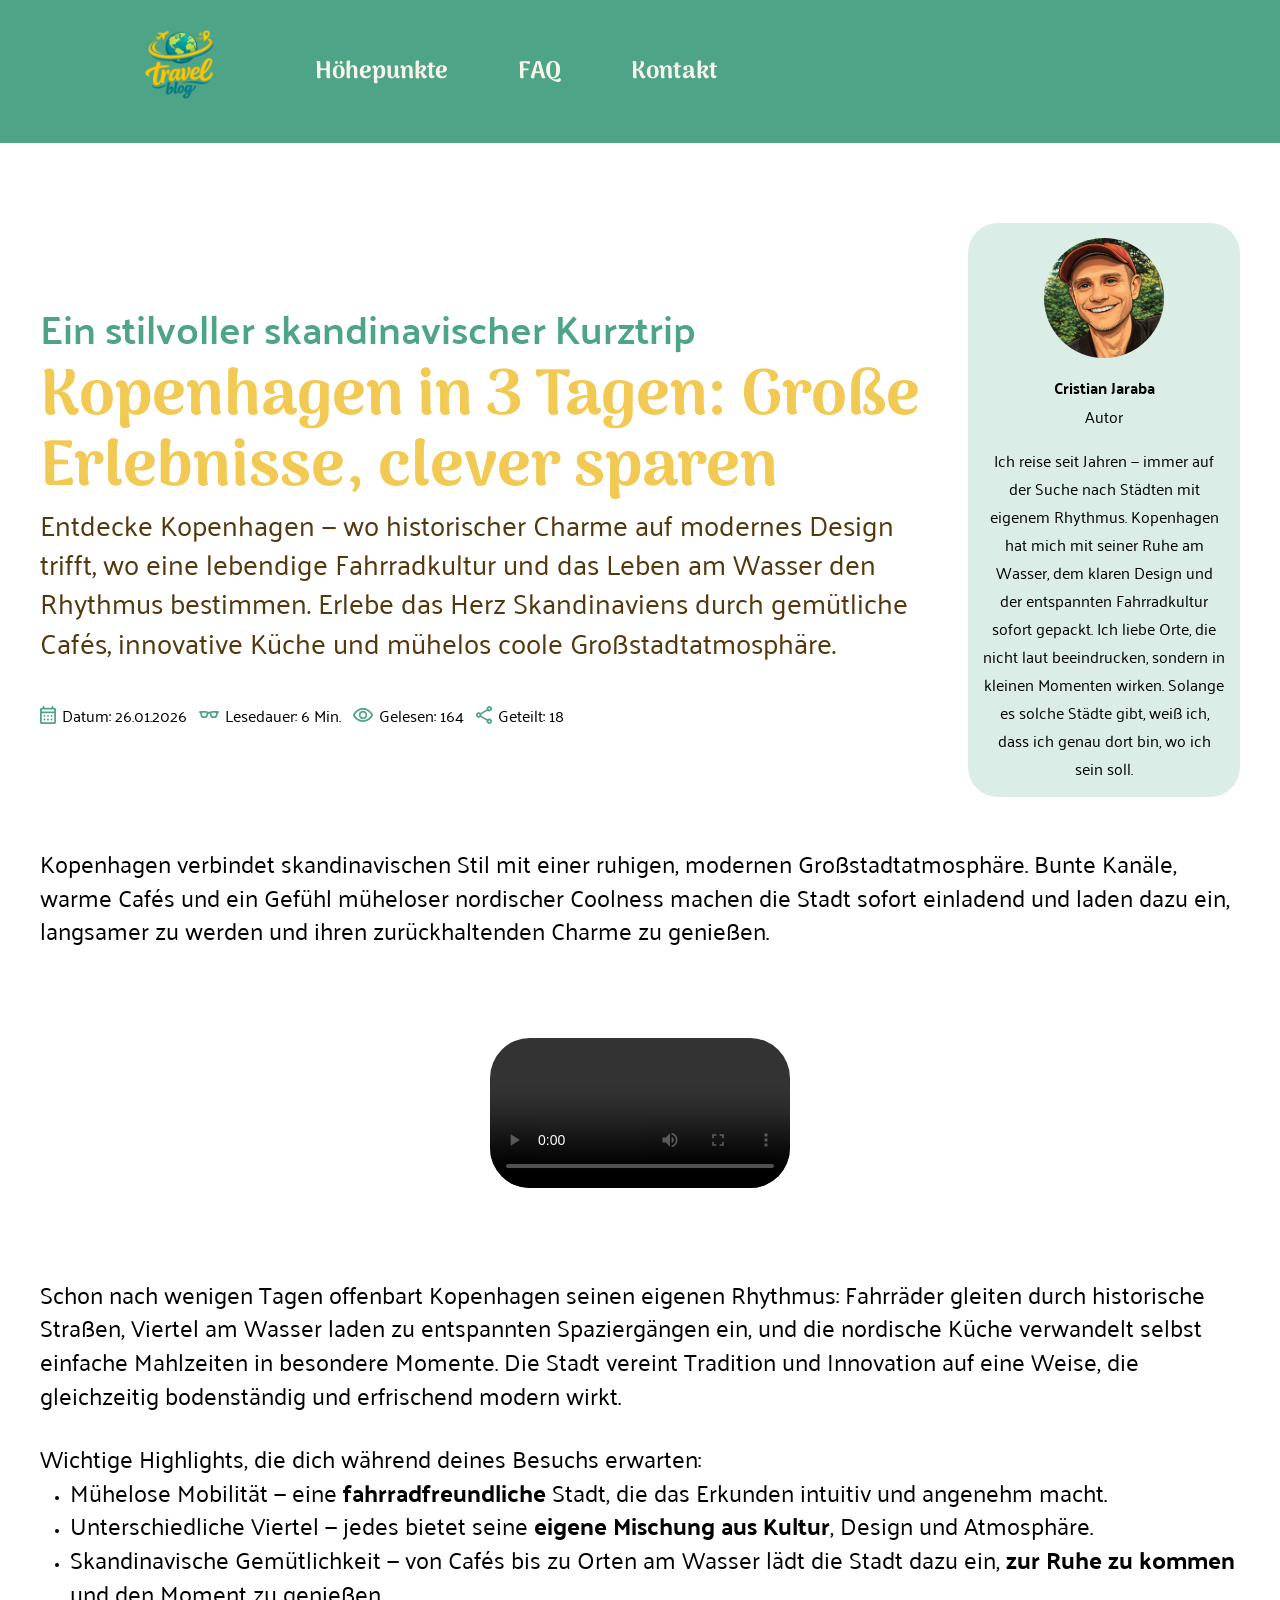
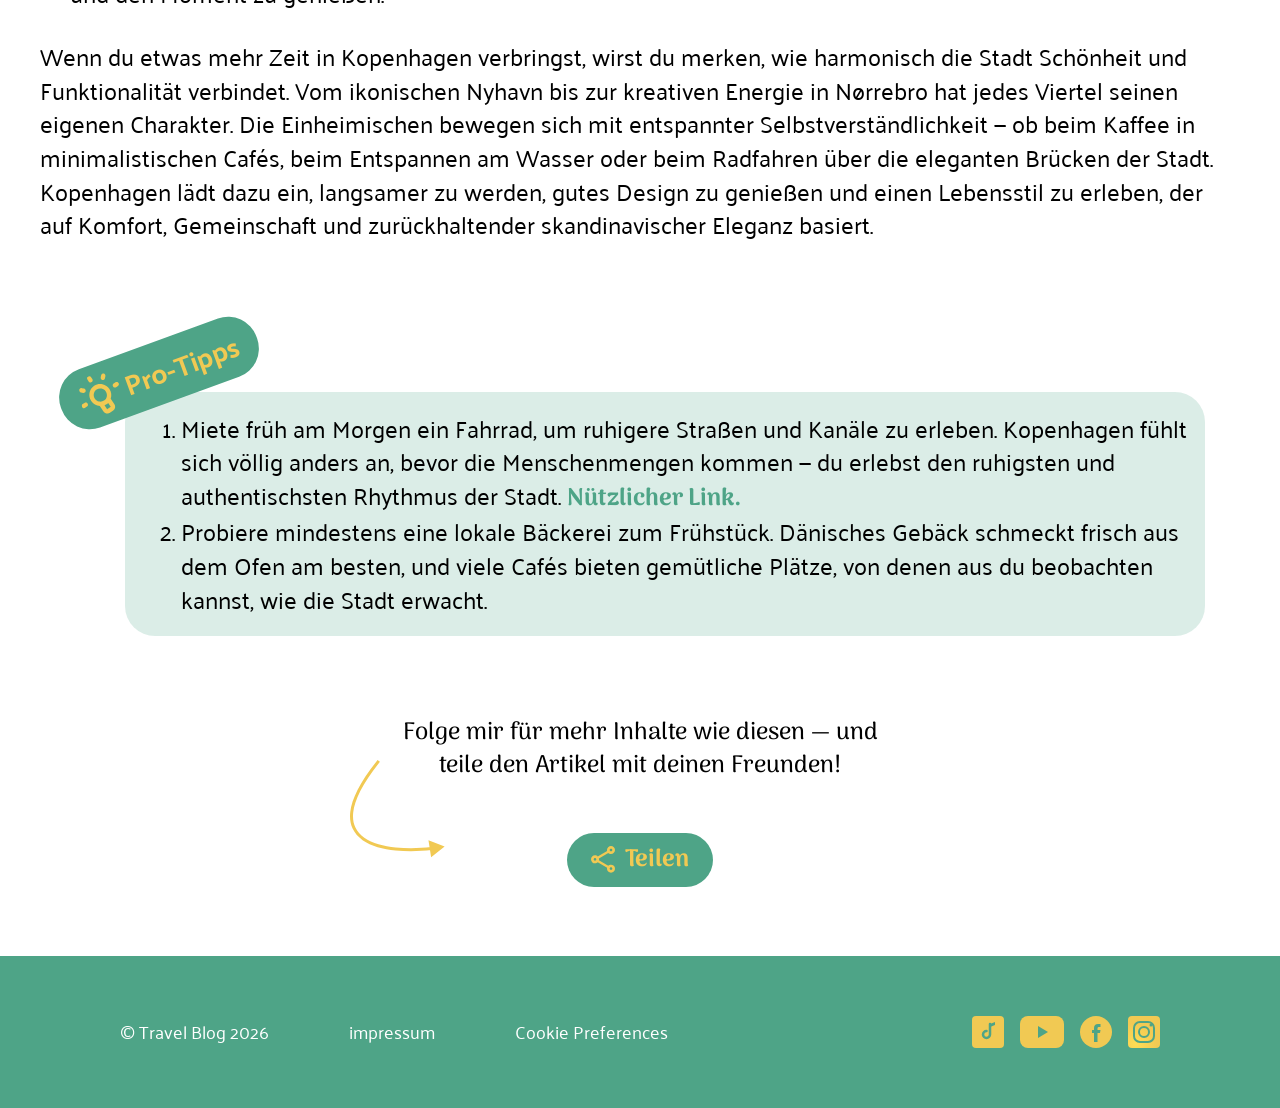
==== commit 91d49369: "alle 4 seiten  Übersetzt Kontakt Impressum Höhepunkte" ====
--- a/HTML/Cristian/index.html
+++ b/HTML/Cristian/index.html
@@ -19,7 +19,7 @@
         <nav>
             <ul>
                 <li>
-                    <a class="highlights-a" href="../index.html#highlights">Highlights
+                    <a class="highlights-a" href="../index.html#highlights">Höhepunkte
                         <img class="highlights-img" src="../../Assets/Cristian/Icons/highlights-underline.svg"
                             alt="Underline">
                     </a>
@@ -216,7 +216,7 @@
             <span class="footer-copy">© Travel Blog 2026</span>
         </div>
         <div class="footer-links">
-            <a href="../impressum.html">Imprint</a>
+            <a href="../impressum.html">impressum</a>
             <a href="#">Cookie Preferences</a>
         </div>
         <div class="socials">
--- a/CSS/Cristian/responsive.css
+++ b/CSS/Cristian/responsive.css
@@ -8,6 +8,14 @@
      320–479    — Kleines Smartphone
    ============================================= */
 
+   @media screen and (min-width: 1280px) {
+    .title-tipps {
+
+    top: -50px;
+    left: -70px;
+   
+}
+   }
 
 /* =============================================
    SHARE-BUTTON: Pfeil-Icon Sichtbarkeit
@@ -43,8 +51,20 @@
     display: none;
 }
 
+/* Mobile yellow blob overlay — hidden by default, activated by mobile media queries */
+.mobile-yellow {
+    display: none;
+}
+
+/* Shared keyframes for mobile hero yellow-blob shrink animation */
+@keyframes mobileShrink {
+    from { transform: scale(1, 1); }
+    to   { transform: scale(0.592, 0.620); }
+}
+
 /* Unter 768px: Desktop-Pfeil weg, Mobile-Pfeil rein */
 @media screen and (max-width: 767px) {
+    
     .share-pfeil-icon {
         display: none;
     }
@@ -52,7 +72,7 @@
         display: flex;
         position: absolute;
         left: 5px;
-        top: 60px;
+        top: 50px;
     }
     .share {
         width: 100%;
@@ -110,8 +130,14 @@
     .hero {
         height: 460px;
     }
+    /* Override Sebastian's .card { width: 45% } — hero card must be full-width */
+    .hero .card {
+        width: 100%;
+        max-width: none;
+    }
     .text-side {
-        padding: 48px 40px;
+        flex: 0 0 36%;
+        padding: 40px 30px;
     }
     .title {
         font-size: 38px;
@@ -180,6 +206,9 @@
     }
 
     /* --- BLOG-SEITEN: Article body --- */
+    article {
+        padding: 0px;
+    }
     article p,
     .highlights,
     .tipps,
@@ -187,7 +216,7 @@
         font-size: 20px;
     }
     .tipps h3 {
-        font-size: 24px;
+        font-size: 28px;
     }
 
     /* --- Sebastian: Cards --- */
@@ -203,7 +232,7 @@
 
     /* --- BLOG-SEITEN: Tipps-Badge Positionierung --- */
     .tipps {
-        margin: 0 20px 60px 60px;
+        margin: 20px 10px 60px 10px;
     }
 
     /* --- IMPRESSUM --- */
@@ -246,24 +275,60 @@
     .hero {
         height: 400px;
     }
+    /* Ensure row layout even on 480-520px where index_style.css forces column */
+    .hero .card {
+        flex-direction: row;
+        background: url('../../Assets/Lucas/hero_bg.jpg') center / cover no-repeat;
+        overflow: hidden;
+    }
+    /* Desktop swoosh hidden — replaced by mobile-yellow blob */
+    .swoosh {
+        display: none;
+    }
+    /* Mobile yellow organic blob overlay */
+    .mobile-yellow {
+        display: block;
+        position: absolute;
+        inset: 0;
+        background: #F5C842;
+        clip-path: url(#mobileSwooshClip);
+        transform-origin: top left;
+        z-index: 1;
+        animation: mobileShrink 0.8s cubic-bezier(0.22, 1, 0.36, 1) 1.4s forwards;
+    }
+    /* Text: stays left (no slide), keeps rise-in animations.
+       background: #F5C842 ensures text is always on yellow even at the blob edge. */
     .text-side {
-        flex: none;
+        flex: 0 0 55%;
+        max-width: 55%;
         padding: 24px 20px;
+        z-index: 2;
+        transform: translateX(0);
+        animation: none;
+        justify-content: center;
+        background: #F5C842;
     }
     .title {
         font-size: 32px;
+        opacity: 0;
+        transform: translateY(28px);
+        animation: riseIn 0.65s cubic-bezier(0.22, 1, 0.36, 1) 0.6s forwards;
     }
     .subtitle {
         font-size: 14px;
-    }
+        opacity: 0;
+        transform: translateY(20px);
+        animation: riseIn 0.65s cubic-bezier(0.22, 1, 0.36, 1) 0.85s forwards;
+    }
+    /* Badge: sits at the yellow/photo boundary after blob has shrunk */
     .badge {
         width: 110px;
         height: 110px;
-        left: 50%;
-        top: auto;
-        bottom: 10px;
+        left: 55%;
+        top: 48%;
+        bottom: auto;
         transform: translateX(-50%) translateY(110px);
-        animation: badgeSlideUpMobile 0.7s cubic-bezier(0.22, 1, 0.36, 1) 2.9s forwards;
+        animation: badgeSlideUpMobile 0.7s cubic-bezier(0.22, 1, 0.36, 1) 2.5s forwards;
     }
     @keyframes badgeSlideUpMobile {
         to {
@@ -389,25 +454,22 @@
         padding-left: 20px;
     }
     .highlights + p {
-        margin-bottom: 60px;
+        margin-bottom: 120px;
     }
 
     /* --- BLOG-SEITEN: Tipps --- */
     .tipps {
-        margin: 20px 10px 60px 50px;
+        margin: 20px 10px 60px 10px;
     }
     .title-tipps {
         padding: 5px 10px;
-        top: -22px;
-        left: -40px;
+        top: -50px;
+        left: -20px;
     }
     .title-tipps h3 {
-        font-size: 14px;
-    }
-    .title-tipps img {
-        width: 18px;
-        height: 18px;
-    }
+        font-size: 28px;
+    }
+   
 
     /* --- Sebastian: Diagramm & Cards --- */
     .diagramm {
@@ -530,33 +592,35 @@
     .hero {
         height: 360px;
     }
+    .hero .card {
+        background: url('../../Assets/Lucas/hero_bg.jpg') center / cover no-repeat;
+        overflow: hidden;
+    }
+    .swoosh {
+        display: none;
+    }
+    .mobile-yellow {
+        display: block;
+        position: absolute;
+        inset: 0;
+        background: #F5C842;
+        clip-path: url(#mobileSwooshClip);
+        transform-origin: top left;
+        z-index: 1;
+        animation: mobileShrink 0.8s cubic-bezier(0.22, 1, 0.36, 1) 1.4s forwards;
+    }
+    /* No text on smallest screens — just blob, badge and photo */
     .text-side {
-        flex: none;
-        padding: 20px 16px;
-        transform: none;
-        animation: none;
-        transform: translateX(0);
-    }
-    .title {
-        font-size: 28px;
-        opacity: 1;
-        animation: none;
-        transform: none;
-    }
-    .subtitle {
-        font-size: 13px;
-        opacity: 1;
-        animation: none;
-        transform: none;
+        display: none;
     }
     .badge {
         width: 90px;
         height: 90px;
-        left: 50%;
-        top: auto;
-        bottom: 8px;
+        left: 45%;
+        top: 40%;
+        bottom: auto;
         transform: translateX(-50%) translateY(90px);
-        animation: badgeSlideUpSm 0.7s cubic-bezier(0.22, 1, 0.36, 1) 2.9s forwards;
+        animation: badgeSlideUpSm 0.7s cubic-bezier(0.22, 1, 0.36, 1) 2.5s forwards;
     }
     @keyframes badgeSlideUpSm {
         to {
@@ -709,25 +773,25 @@
         padding-left: 16px;
     }
     .highlights + p {
-        margin-bottom: 40px;
+        margin-bottom: 120px;
     }
 
     /* --- BLOG-SEITEN: Tipps --- */
     .tipps {
-        margin: 20px 0 50px 40px;
+        margin: 20px 10px 60px 10px;
         padding: 16px 12px;
     }
     .title-tipps {
         padding: 4px 8px;
-        top: -18px;
+        top: -45px;
         left: -20px;
     }
     .title-tipps h3 {
-        font-size: 12px;
+        font-size: 28px;
     }
     .title-tipps img {
-        width: 14px;
-        height: 14px;
+        width: 40px;
+        height: 40px;
     }
 
     /* --- Sebastian: Diagramm & Cards --- */
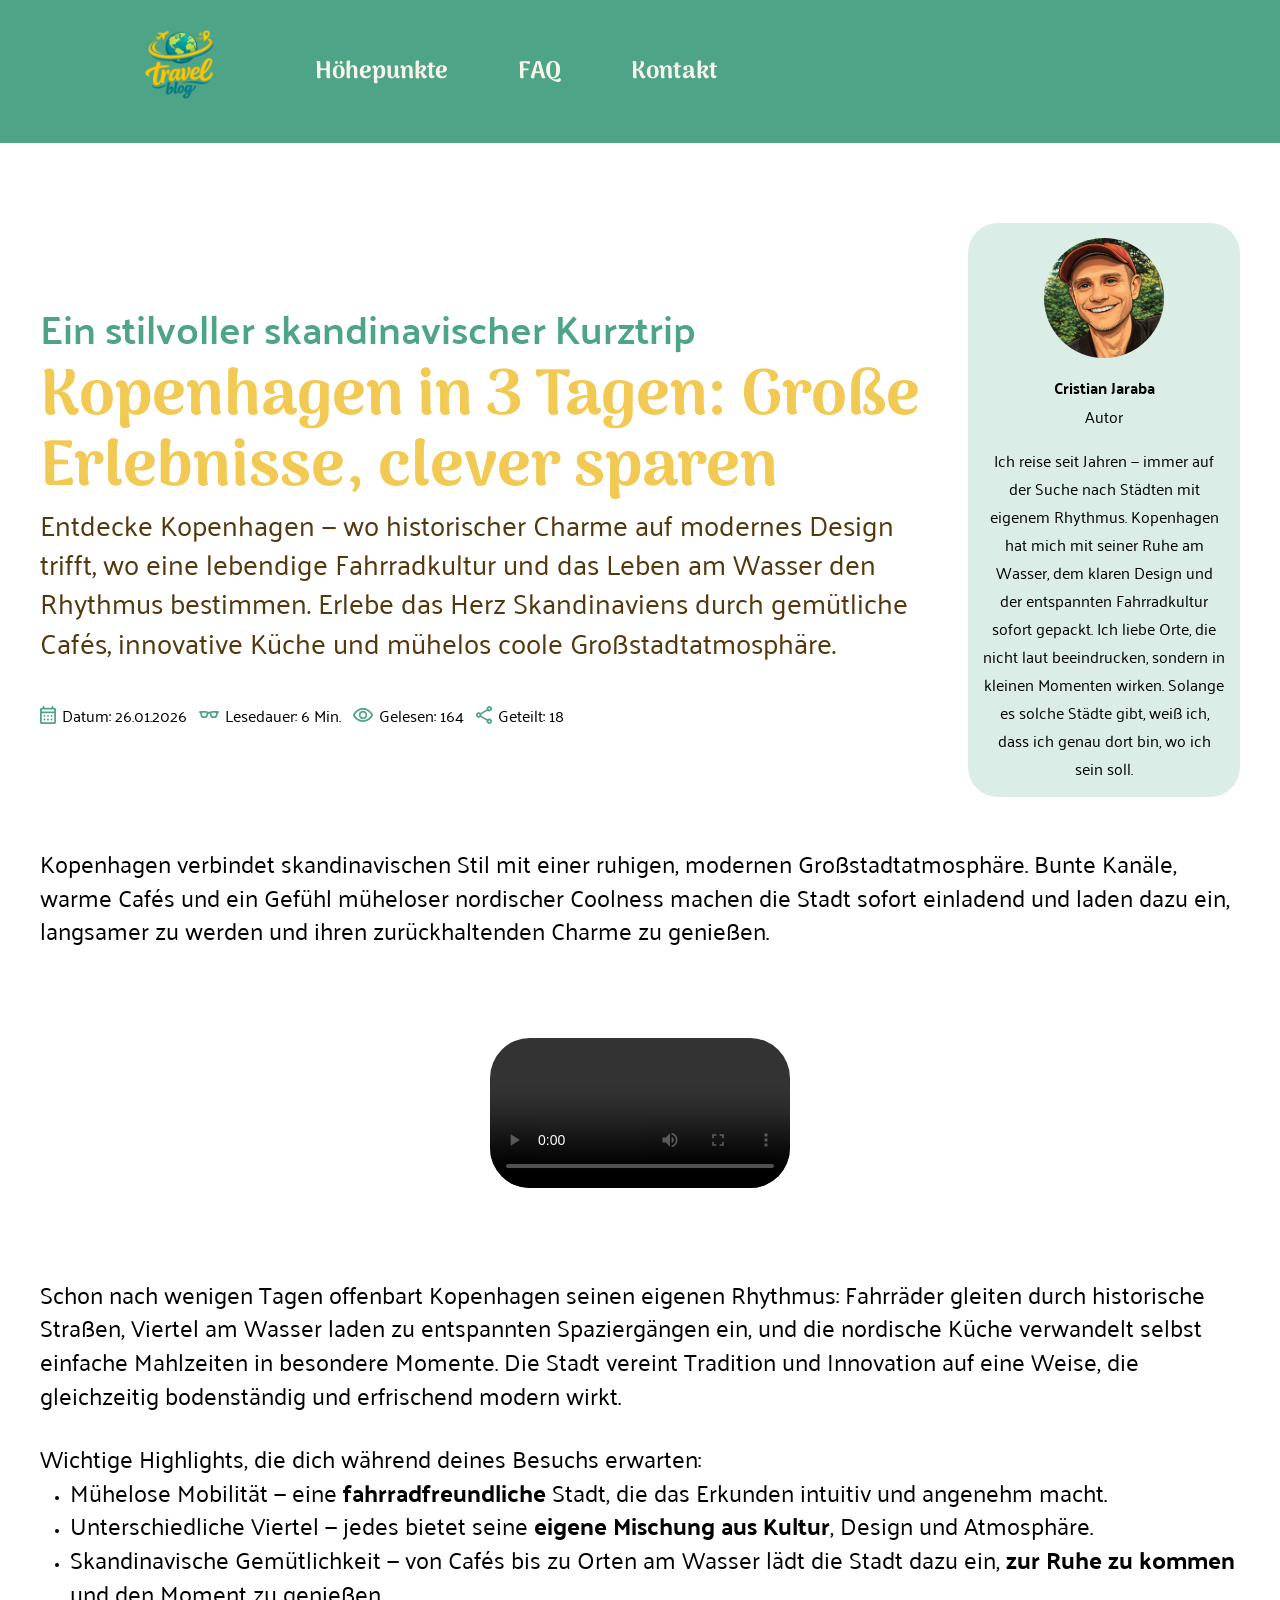
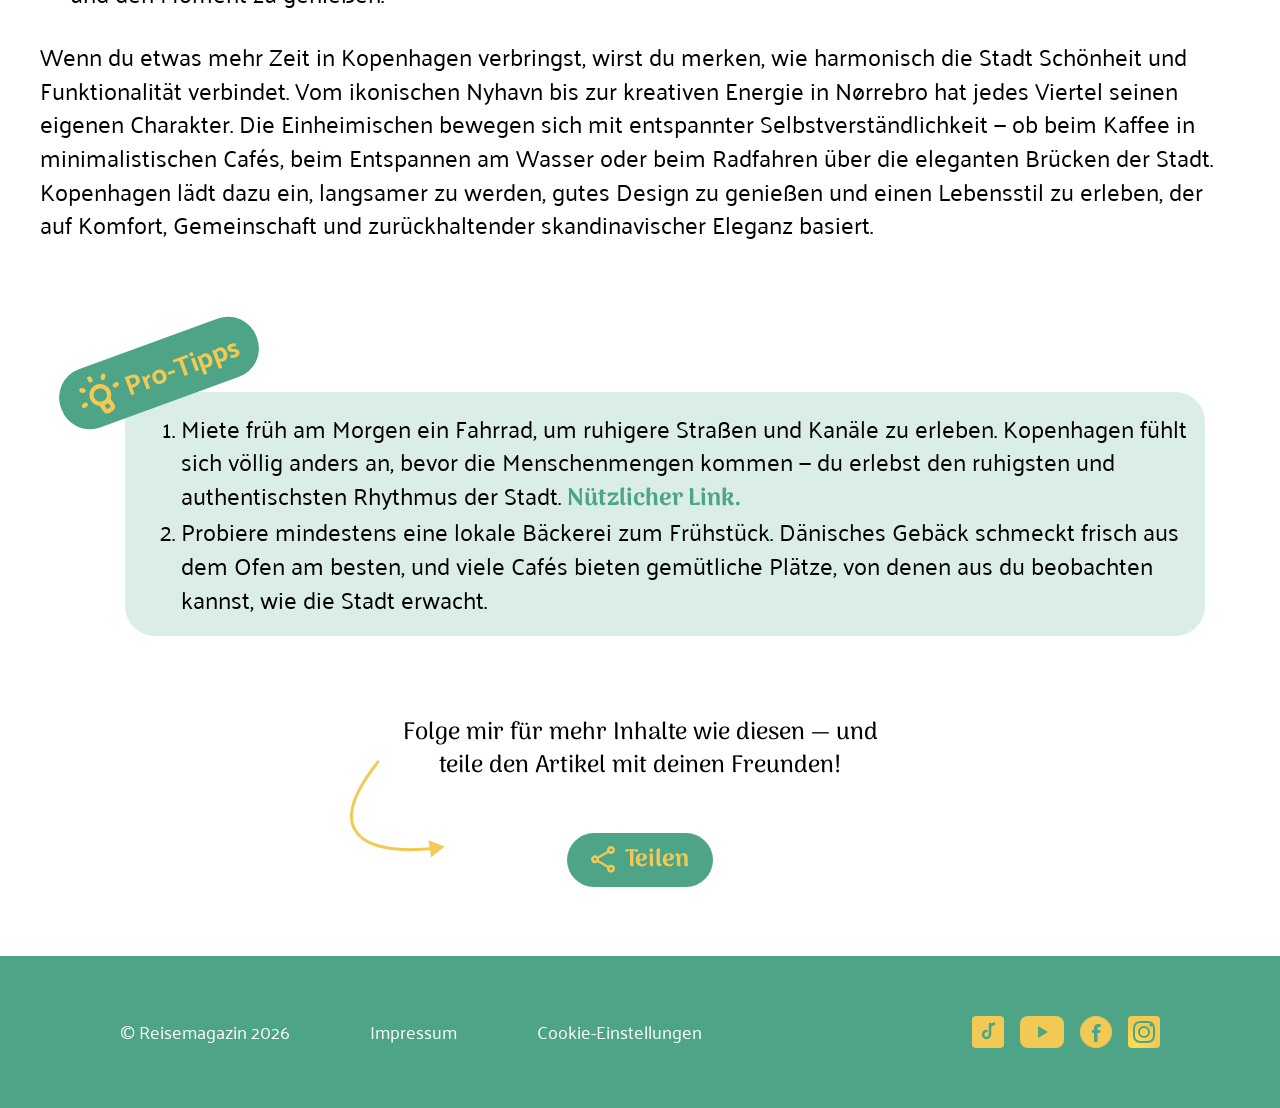
==== commit 6fdad4c8: "refactor(translations): deutsche Texte geprüft und kleinere Übersetzungsfehler korrigiert" ====
--- a/HTML/Cristian/index.html
+++ b/HTML/Cristian/index.html
@@ -213,11 +213,11 @@
 
     <footer class="footer">
         <div class="footer-left">
-            <span class="footer-copy">© Travel Blog 2026</span>
+            <span class="footer-copy">© Reisemagazin 2026</span>
         </div>
         <div class="footer-links">
-            <a href="../impressum.html">impressum</a>
-            <a href="#">Cookie Preferences</a>
+            <a href="../impressum.html">Impressum</a>
+            <a href="#">Cookie-Einstellungen</a>
         </div>
         <div class="socials">
             <a href="https://www.tiktok.com/" class="social" aria-label="TikTok">
